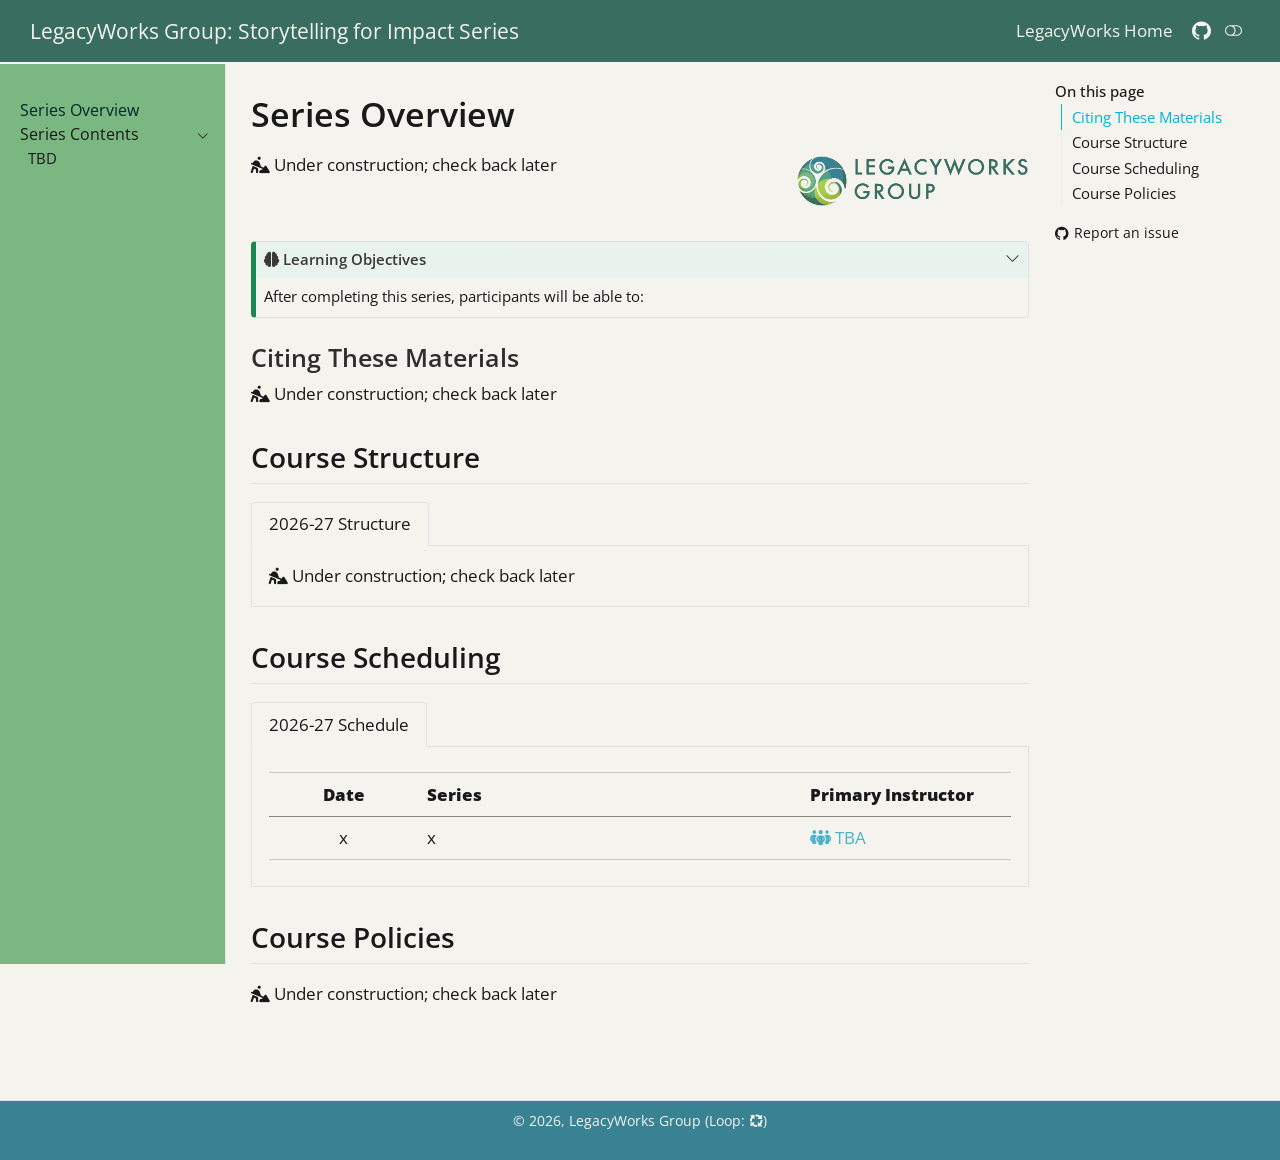
==== index.html @ d86b9840 "Built site for gh-pages" ====
<!DOCTYPE html>
<html xmlns="http://www.w3.org/1999/xhtml" lang="en" xml:lang="en"><head>

<meta charset="utf-8">
<meta name="generator" content="quarto-1.8.27">

<meta name="viewport" content="width=device-width, initial-scale=1.0, user-scalable=yes">


<title>Series Overview – LegacyWorks Group: Storytelling for Impact Series</title>
<style>
code{white-space: pre-wrap;}
span.smallcaps{font-variant: small-caps;}
div.columns{display: flex; gap: min(4vw, 1.5em);}
div.column{flex: auto; overflow-x: auto;}
div.hanging-indent{margin-left: 1.5em; text-indent: -1.5em;}
ul.task-list{list-style: none;}
ul.task-list li input[type="checkbox"] {
  width: 0.8em;
  margin: 0 0.8em 0.2em -1em; /* quarto-specific, see https://github.com/quarto-dev/quarto-cli/issues/4556 */ 
  vertical-align: middle;
}
</style>


<script src="site_libs/quarto-nav/quarto-nav.js"></script>
<script src="site_libs/quarto-nav/headroom.min.js"></script>
<script src="site_libs/clipboard/clipboard.min.js"></script>
<script src="site_libs/quarto-search/autocomplete.umd.js"></script>
<script src="site_libs/quarto-search/fuse.min.js"></script>
<script src="site_libs/quarto-search/quarto-search.js"></script>
<meta name="quarto:offset" content="./">
<link href="./content/images/logo_lwg-circle.png" rel="icon" type="image/png">
<script src="site_libs/quarto-html/quarto.js" type="module"></script>
<script src="site_libs/quarto-html/tabsets/tabsets.js" type="module"></script>
<script src="site_libs/quarto-html/axe/axe-check.js" type="module"></script>
<script src="site_libs/quarto-html/popper.min.js"></script>
<script src="site_libs/quarto-html/tippy.umd.min.js"></script>
<script src="site_libs/quarto-html/anchor.min.js"></script>
<link href="site_libs/quarto-html/tippy.css" rel="stylesheet">
<link href="site_libs/quarto-html/quarto-syntax-highlighting-ed96de9b727972fe78a7b5d16c58bf87.css" rel="stylesheet" class="quarto-color-scheme" id="quarto-text-highlighting-styles">
<link href="site_libs/quarto-html/quarto-syntax-highlighting-dark-4d9afe2b8d18ee9fa5d0d57b5ed4214d.css" rel="stylesheet" class="quarto-color-scheme quarto-color-alternate" id="quarto-text-highlighting-styles">
<link href="site_libs/quarto-html/quarto-syntax-highlighting-ed96de9b727972fe78a7b5d16c58bf87.css" rel="stylesheet" class="quarto-color-scheme-extra" id="quarto-text-highlighting-styles">
<script src="site_libs/bootstrap/bootstrap.min.js"></script>
<link href="site_libs/bootstrap/bootstrap-icons.css" rel="stylesheet">
<link href="site_libs/bootstrap/bootstrap-6eb5f22a277a501bca7edeb905fa9801.min.css" rel="stylesheet" append-hash="true" class="quarto-color-scheme" id="quarto-bootstrap" data-mode="light">
<link href="site_libs/bootstrap/bootstrap-dark-3c1926e326ece6e09d76903ce28e0daa.min.css" rel="stylesheet" append-hash="true" class="quarto-color-scheme quarto-color-alternate" id="quarto-bootstrap" data-mode="dark">
<link href="site_libs/bootstrap/bootstrap-6eb5f22a277a501bca7edeb905fa9801.min.css" rel="stylesheet" append-hash="true" class="quarto-color-scheme-extra" id="quarto-bootstrap" data-mode="light">
<link href="site_libs/quarto-contrib/fontawesome6-6.7.2/all.min.css" rel="stylesheet">
<link href="site_libs/quarto-contrib/fontawesome6-6.7.2/latex-fontsize.css" rel="stylesheet">
<script id="quarto-search-options" type="application/json">{
  "location": "navbar",
  "copy-button": false,
  "collapse-after": 3,
  "panel-placement": "end",
  "type": "overlay",
  "limit": 50,
  "keyboard-shortcut": [
    "f",
    "/",
    "s"
  ],
  "show-item-context": false,
  "language": {
    "search-no-results-text": "No results",
    "search-matching-documents-text": "matching documents",
    "search-copy-link-title": "Copy link to search",
    "search-hide-matches-text": "Hide additional matches",
    "search-more-match-text": "more match in this document",
    "search-more-matches-text": "more matches in this document",
    "search-clear-button-title": "Clear",
    "search-text-placeholder": "",
    "search-detached-cancel-button-title": "Cancel",
    "search-submit-button-title": "Submit",
    "search-label": "Search"
  }
}</script>


</head>

<body class="nav-sidebar docked nav-fixed quarto-light"><script id="quarto-html-before-body" type="application/javascript">
    const toggleBodyColorMode = (bsSheetEl) => {
      const mode = bsSheetEl.getAttribute("data-mode");
      const bodyEl = window.document.querySelector("body");
      if (mode === "dark") {
        bodyEl.classList.add("quarto-dark");
        bodyEl.classList.remove("quarto-light");
      } else {
        bodyEl.classList.add("quarto-light");
        bodyEl.classList.remove("quarto-dark");
      }
    }
    const toggleBodyColorPrimary = () => {
      const bsSheetEl = window.document.querySelector("link#quarto-bootstrap:not([rel=disabled-stylesheet])");
      if (bsSheetEl) {
        toggleBodyColorMode(bsSheetEl);
      }
    }
    const setColorSchemeToggle = (alternate) => {
      const toggles = window.document.querySelectorAll('.quarto-color-scheme-toggle');
      for (let i=0; i < toggles.length; i++) {
        const toggle = toggles[i];
        if (toggle) {
          if (alternate) {
            toggle.classList.add("alternate");
          } else {
            toggle.classList.remove("alternate");
          }
        }
      }
    };
    const toggleColorMode = (alternate) => {
      // Switch the stylesheets
      const primaryStylesheets = window.document.querySelectorAll('link.quarto-color-scheme:not(.quarto-color-alternate)');
      const alternateStylesheets = window.document.querySelectorAll('link.quarto-color-scheme.quarto-color-alternate');
      manageTransitions('#quarto-margin-sidebar .nav-link', false);
      if (alternate) {
        // note: dark is layered on light, we don't disable primary!
        enableStylesheet(alternateStylesheets);
        for (const sheetNode of alternateStylesheets) {
          if (sheetNode.id === "quarto-bootstrap") {
            toggleBodyColorMode(sheetNode);
          }
        }
      } else {
        disableStylesheet(alternateStylesheets);
        enableStylesheet(primaryStylesheets)
        toggleBodyColorPrimary();
      }
      manageTransitions('#quarto-margin-sidebar .nav-link', true);
      // Switch the toggles
      setColorSchemeToggle(alternate)
      // Hack to workaround the fact that safari doesn't
      // properly recolor the scrollbar when toggling (#1455)
      if (navigator.userAgent.indexOf('Safari') > 0 && navigator.userAgent.indexOf('Chrome') == -1) {
        manageTransitions("body", false);
        window.scrollTo(0, 1);
        setTimeout(() => {
          window.scrollTo(0, 0);
          manageTransitions("body", true);
        }, 40);
      }
    }
    const disableStylesheet = (stylesheets) => {
      for (let i=0; i < stylesheets.length; i++) {
        const stylesheet = stylesheets[i];
        stylesheet.rel = 'disabled-stylesheet';
      }
    }
    const enableStylesheet = (stylesheets) => {
      for (let i=0; i < stylesheets.length; i++) {
        const stylesheet = stylesheets[i];
        if(stylesheet.rel !== 'stylesheet') { // for Chrome, which will still FOUC without this check
          stylesheet.rel = 'stylesheet';
        }
      }
    }
    const manageTransitions = (selector, allowTransitions) => {
      const els = window.document.querySelectorAll(selector);
      for (let i=0; i < els.length; i++) {
        const el = els[i];
        if (allowTransitions) {
          el.classList.remove('notransition');
        } else {
          el.classList.add('notransition');
        }
      }
    }
    const isFileUrl = () => {
      return window.location.protocol === 'file:';
    }
    const hasAlternateSentinel = () => {
      let styleSentinel = getColorSchemeSentinel();
      if (styleSentinel !== null) {
        return styleSentinel === "alternate";
      } else {
        return false;
      }
    }
    const setStyleSentinel = (alternate) => {
      const value = alternate ? "alternate" : "default";
      if (!isFileUrl()) {
        window.localStorage.setItem("quarto-color-scheme", value);
      } else {
        localAlternateSentinel = value;
      }
    }
    const getColorSchemeSentinel = () => {
      if (!isFileUrl()) {
        const storageValue = window.localStorage.getItem("quarto-color-scheme");
        return storageValue != null ? storageValue : localAlternateSentinel;
      } else {
        return localAlternateSentinel;
      }
    }
    const toggleGiscusIfUsed = (isAlternate, darkModeDefault) => {
      const baseTheme = document.querySelector('#giscus-base-theme')?.value ?? 'light';
      const alternateTheme = document.querySelector('#giscus-alt-theme')?.value ?? 'dark';
      let newTheme = '';
      if(authorPrefersDark) {
        newTheme = isAlternate ? baseTheme : alternateTheme;
      } else {
        newTheme = isAlternate ? alternateTheme : baseTheme;
      }
      const changeGiscusTheme = () => {
        // From: https://github.com/giscus/giscus/issues/336
        const sendMessage = (message) => {
          const iframe = document.querySelector('iframe.giscus-frame');
          if (!iframe) return;
          iframe.contentWindow.postMessage({ giscus: message }, 'https://giscus.app');
        }
        sendMessage({
          setConfig: {
            theme: newTheme
          }
        });
      }
      const isGiscussLoaded = window.document.querySelector('iframe.giscus-frame') !== null;
      if (isGiscussLoaded) {
        changeGiscusTheme();
      }
    };
    const authorPrefersDark = false;
    const darkModeDefault = authorPrefersDark;
      document.querySelector('link#quarto-text-highlighting-styles.quarto-color-scheme-extra').rel = 'disabled-stylesheet';
      document.querySelector('link#quarto-bootstrap.quarto-color-scheme-extra').rel = 'disabled-stylesheet';
    let localAlternateSentinel = darkModeDefault ? 'alternate' : 'default';
    // Dark / light mode switch
    window.quartoToggleColorScheme = () => {
      // Read the current dark / light value
      let toAlternate = !hasAlternateSentinel();
      toggleColorMode(toAlternate);
      setStyleSentinel(toAlternate);
      toggleGiscusIfUsed(toAlternate, darkModeDefault);
      window.dispatchEvent(new Event('resize'));
    };
    // Switch to dark mode if need be
    if (hasAlternateSentinel()) {
      toggleColorMode(true);
    } else {
      toggleColorMode(false);
    }
  </script>

<div id="quarto-search-results"></div>
  <header id="quarto-header" class="headroom fixed-top">
    <nav class="navbar navbar-expand-lg " data-bs-theme="dark">
      <div class="navbar-container container-fluid">
      <div class="navbar-brand-container mx-auto">
    <a class="navbar-brand" href="./index.html">
    <span class="navbar-title">LegacyWorks Group: Storytelling for Impact Series</span>
    </a>
  </div>
            <div id="quarto-search" class="" title="Search"></div>
          <button class="navbar-toggler" type="button" data-bs-toggle="collapse" data-bs-target="#navbarCollapse" aria-controls="navbarCollapse" role="menu" aria-expanded="false" aria-label="Toggle navigation" onclick="if (window.quartoToggleHeadroom) { window.quartoToggleHeadroom(); }">
  <span class="navbar-toggler-icon"></span>
</button>
          <div class="collapse navbar-collapse" id="navbarCollapse">
            <ul class="navbar-nav navbar-nav-scroll ms-auto">
  <li class="nav-item">
    <a class="nav-link" href="https://legacyworksgroup.com/"> 
<span class="menu-text">LegacyWorks Home</span></a>
  </li>  
  <li class="nav-item compact">
    <a class="nav-link" href="https://github.com/LegacyWorksGroup/storytelling"> <i class="bi bi-github" role="img">
</i> 
<span class="menu-text"></span></a>
  </li>  
</ul>
          </div> <!-- /navcollapse -->
            <div class="quarto-navbar-tools">
  <a href="" class="quarto-color-scheme-toggle quarto-navigation-tool  px-1" onclick="window.quartoToggleColorScheme(); return false;" title="Toggle dark mode"><i class="bi"></i></a>
</div>
      </div> <!-- /container-fluid -->
    </nav>
  <nav class="quarto-secondary-nav">
    <div class="container-fluid d-flex">
      <button type="button" class="quarto-btn-toggle btn" data-bs-toggle="collapse" role="button" data-bs-target=".quarto-sidebar-collapse-item" aria-controls="quarto-sidebar" aria-expanded="false" aria-label="Toggle sidebar navigation" onclick="if (window.quartoToggleHeadroom) { window.quartoToggleHeadroom(); }">
        <i class="bi bi-layout-text-sidebar-reverse"></i>
      </button>
        <nav class="quarto-page-breadcrumbs" aria-label="breadcrumb"><ol class="breadcrumb"><li class="breadcrumb-item"><a href="./index.html">Series Overview</a></li></ol></nav>
        <a class="flex-grow-1" role="navigation" data-bs-toggle="collapse" data-bs-target=".quarto-sidebar-collapse-item" aria-controls="quarto-sidebar" aria-expanded="false" aria-label="Toggle sidebar navigation" onclick="if (window.quartoToggleHeadroom) { window.quartoToggleHeadroom(); }">      
        </a>
    </div>
  </nav>
</header>
<!-- content -->
<div id="quarto-content" class="quarto-container page-columns page-rows-contents page-layout-article page-navbar">
<!-- sidebar -->
  <nav id="quarto-sidebar" class="sidebar collapse collapse-horizontal quarto-sidebar-collapse-item sidebar-navigation docked overflow-auto">
    <div class="sidebar-menu-container"> 
    <ul class="list-unstyled mt-1">
        <li class="sidebar-item">
  <div class="sidebar-item-container"> 
  <a href="./index.html" class="sidebar-item-text sidebar-link active">
 <span class="menu-text">Series Overview</span></a>
  </div>
</li>
        <li class="sidebar-item sidebar-item-section">
      <div class="sidebar-item-container"> 
            <a class="sidebar-item-text sidebar-link text-start" data-bs-toggle="collapse" data-bs-target="#quarto-sidebar-section-1" role="navigation" aria-expanded="true">
 <span class="menu-text">Series Contents</span></a>
          <a class="sidebar-item-toggle text-start" data-bs-toggle="collapse" data-bs-target="#quarto-sidebar-section-1" role="navigation" aria-expanded="true" aria-label="Toggle section">
            <i class="bi bi-chevron-right ms-2"></i>
          </a> 
      </div>
      <ul id="quarto-sidebar-section-1" class="collapse list-unstyled sidebar-section depth1 show">  
          <li class="sidebar-item">
 <span class="menu-text">TBD</span>
  </li>
      </ul>
  </li>
    </ul>
    </div>
</nav>
<div id="quarto-sidebar-glass" class="quarto-sidebar-collapse-item" data-bs-toggle="collapse" data-bs-target=".quarto-sidebar-collapse-item"></div>
<!-- margin-sidebar -->
    <div id="quarto-margin-sidebar" class="sidebar margin-sidebar">
        <nav id="TOC" role="doc-toc" class="toc-active">
    <h2 id="toc-title">On this page</h2>
   
  <ul>
  <li><a href="#citing-these-materials" id="toc-citing-these-materials" class="nav-link active" data-scroll-target="#citing-these-materials">Citing These Materials</a></li>
  <li><a href="#course-structure" id="toc-course-structure" class="nav-link" data-scroll-target="#course-structure">Course Structure</a></li>
  <li><a href="#course-scheduling" id="toc-course-scheduling" class="nav-link" data-scroll-target="#course-scheduling">Course Scheduling</a></li>
  <li><a href="#course-policies" id="toc-course-policies" class="nav-link" data-scroll-target="#course-policies">Course Policies</a></li>
  </ul>
<div class="toc-actions"><ul><li><a href="https://github.com/LegacyWorksGroup/storytelling/issues/new" class="toc-action"><i class="bi bi-github"></i>Report an issue</a></li></ul></div></nav>
    </div>
<!-- main -->
<main class="content" id="quarto-document-content">


<header id="title-block-header" class="quarto-title-block default">
<div class="quarto-title">
<h1 class="title">Series Overview</h1>
</div>



<div class="quarto-title-meta">

    
  
    
  </div>
  


</header>


<p><img src="content/images/logo_lwg-long.png" alt="Logo for LegacyWorks Group" width="30%" align="right"></p>
<p><i class="fa-solid fa-person-digging" aria-label="person-digging"></i> Under construction; check back later</p>
<p><br></p>
<div class="callout callout-style-default callout-tip no-icon callout-titled">
<div class="callout-header d-flex align-content-center" data-bs-toggle="collapse" data-bs-target=".callout-1-contents" aria-controls="callout-1" aria-expanded="true" aria-label="Toggle callout">
<div class="callout-icon-container">
<i class="callout-icon no-icon"></i>
</div>
<div class="callout-title-container flex-fill">
<span class="screen-reader-only">Tip</span><i class="fa-solid fa-brain" aria-label="brain"></i> Learning Objectives
</div>
<div class="callout-btn-toggle d-inline-block border-0 py-1 ps-1 pe-0 float-end"><i class="callout-toggle"></i></div>
</div>
<div id="callout-1" class="callout-1-contents callout-collapse collapse show">
<div class="callout-body-container callout-body">
<p>After completing this series, participants will be able to:</p>
</div>
</div>
</div>
<section id="citing-these-materials" class="level3">
<h3 class="anchored" data-anchor-id="citing-these-materials">Citing These Materials</h3>
<p><i class="fa-solid fa-person-digging" aria-label="person-digging"></i> Under construction; check back later</p>
</section>
<section id="course-structure" class="level2">
<h2 class="anchored" data-anchor-id="course-structure">Course Structure</h2>
<div class="tabset-margin-container"></div><div class="panel-tabset">
<ul class="nav nav-tabs" role="tablist"><li class="nav-item" role="presentation"><a class="nav-link active" id="tabset-1-1-tab" data-bs-toggle="tab" data-bs-target="#tabset-1-1" role="tab" aria-controls="tabset-1-1" aria-selected="true" href="">2026-27 Structure</a></li></ul>
<div class="tab-content">
<div id="tabset-1-1" class="tab-pane active" role="tabpanel" aria-labelledby="tabset-1-1-tab">
<p><i class="fa-solid fa-person-digging" aria-label="person-digging"></i> Under construction; check back later</p>
</div>
</div>
</div>
</section>
<section id="course-scheduling" class="level2">
<h2 class="anchored" data-anchor-id="course-scheduling">Course Scheduling</h2>
<div class="tabset-margin-container"></div><div class="panel-tabset">
<ul class="nav nav-tabs" role="tablist"><li class="nav-item" role="presentation"><a class="nav-link active" id="tabset-2-1-tab" data-bs-toggle="tab" data-bs-target="#tabset-2-1" role="tab" aria-controls="tabset-2-1" aria-selected="true" href="">2026-27 Schedule</a></li></ul>
<div class="tab-content">
<div id="tabset-2-1" class="tab-pane active" role="tabpanel" aria-labelledby="tabset-2-1-tab">
<table class="caption-top table">
<colgroup>
<col style="width: 20%">
<col style="width: 51%">
<col style="width: 28%">
</colgroup>
<thead>
<tr class="header">
<th style="text-align: center;"><strong>Date</strong></th>
<th style="text-align: left;"><strong>Series</strong></th>
<th style="text-align: left;"><strong>Primary Instructor</strong></th>
</tr>
</thead>
<tbody>
<tr class="odd">
<td style="text-align: center;">x</td>
<td style="text-align: left;">x</td>
<td style="text-align: left;"><span style="color:#4AB2CB"><i class="fa-solid fa-people-group" aria-label="people-group"></i> TBA </span></td>
</tr>
</tbody>
</table>
</div>
</div>
</div>
</section>
<section id="course-policies" class="level2">
<h2 class="anchored" data-anchor-id="course-policies">Course Policies</h2>
<p><i class="fa-solid fa-person-digging" aria-label="person-digging"></i> Under construction; check back later</p>


</section>

</main> <!-- /main -->
<script id="quarto-html-after-body" type="application/javascript">
  window.document.addEventListener("DOMContentLoaded", function (event) {
    // Ensure there is a toggle, if there isn't float one in the top right
    if (window.document.querySelector('.quarto-color-scheme-toggle') === null) {
      const a = window.document.createElement('a');
      a.classList.add('top-right');
      a.classList.add('quarto-color-scheme-toggle');
      a.href = "";
      a.onclick = function() { try { window.quartoToggleColorScheme(); } catch {} return false; };
      const i = window.document.createElement("i");
      i.classList.add('bi');
      a.appendChild(i);
      window.document.body.appendChild(a);
    }
    setColorSchemeToggle(hasAlternateSentinel())
    const icon = "";
    const anchorJS = new window.AnchorJS();
    anchorJS.options = {
      placement: 'right',
      icon: icon
    };
    anchorJS.add('.anchored');
    const isCodeAnnotation = (el) => {
      for (const clz of el.classList) {
        if (clz.startsWith('code-annotation-')) {                     
          return true;
        }
      }
      return false;
    }
    const onCopySuccess = function(e) {
      // button target
      const button = e.trigger;
      // don't keep focus
      button.blur();
      // flash "checked"
      button.classList.add('code-copy-button-checked');
      var currentTitle = button.getAttribute("title");
      button.setAttribute("title", "Copied!");
      let tooltip;
      if (window.bootstrap) {
        button.setAttribute("data-bs-toggle", "tooltip");
        button.setAttribute("data-bs-placement", "left");
        button.setAttribute("data-bs-title", "Copied!");
        tooltip = new bootstrap.Tooltip(button, 
          { trigger: "manual", 
            customClass: "code-copy-button-tooltip",
            offset: [0, -8]});
        tooltip.show();    
      }
      setTimeout(function() {
        if (tooltip) {
          tooltip.hide();
          button.removeAttribute("data-bs-title");
          button.removeAttribute("data-bs-toggle");
          button.removeAttribute("data-bs-placement");
        }
        button.setAttribute("title", currentTitle);
        button.classList.remove('code-copy-button-checked');
      }, 1000);
      // clear code selection
      e.clearSelection();
    }
    const getTextToCopy = function(trigger) {
      const outerScaffold = trigger.parentElement.cloneNode(true);
      const codeEl = outerScaffold.querySelector('code');
      for (const childEl of codeEl.children) {
        if (isCodeAnnotation(childEl)) {
          childEl.remove();
        }
      }
      return codeEl.innerText;
    }
    const clipboard = new window.ClipboardJS('.code-copy-button:not([data-in-quarto-modal])', {
      text: getTextToCopy
    });
    clipboard.on('success', onCopySuccess);
    if (window.document.getElementById('quarto-embedded-source-code-modal')) {
      const clipboardModal = new window.ClipboardJS('.code-copy-button[data-in-quarto-modal]', {
        text: getTextToCopy,
        container: window.document.getElementById('quarto-embedded-source-code-modal')
      });
      clipboardModal.on('success', onCopySuccess);
    }
      var localhostRegex = new RegExp(/^(?:http|https):\/\/localhost\:?[0-9]*\//);
      var mailtoRegex = new RegExp(/^mailto:/);
        var filterRegex = new RegExp("https:\/\/LegacyWorksGroup\.github\.io\/storytelling\/");
      var isInternal = (href) => {
          return filterRegex.test(href) || localhostRegex.test(href) || mailtoRegex.test(href);
      }
      // Inspect non-navigation links and adorn them if external
     var links = window.document.querySelectorAll('a[href]:not(.nav-link):not(.navbar-brand):not(.toc-action):not(.sidebar-link):not(.sidebar-item-toggle):not(.pagination-link):not(.no-external):not([aria-hidden]):not(.dropdown-item):not(.quarto-navigation-tool):not(.about-link)');
      for (var i=0; i<links.length; i++) {
        const link = links[i];
        if (!isInternal(link.href)) {
          // undo the damage that might have been done by quarto-nav.js in the case of
          // links that we want to consider external
          if (link.dataset.originalHref !== undefined) {
            link.href = link.dataset.originalHref;
          }
            // target, if specified
            link.setAttribute("target", "_blank");
            if (link.getAttribute("rel") === null) {
              link.setAttribute("rel", "noopener");
            }
        }
      }
    function tippyHover(el, contentFn, onTriggerFn, onUntriggerFn) {
      const config = {
        allowHTML: true,
        maxWidth: 500,
        delay: 100,
        arrow: false,
        appendTo: function(el) {
            return el.parentElement;
        },
        interactive: true,
        interactiveBorder: 10,
        theme: 'quarto',
        placement: 'bottom-start',
      };
      if (contentFn) {
        config.content = contentFn;
      }
      if (onTriggerFn) {
        config.onTrigger = onTriggerFn;
      }
      if (onUntriggerFn) {
        config.onUntrigger = onUntriggerFn;
      }
      window.tippy(el, config); 
    }
    const noterefs = window.document.querySelectorAll('a[role="doc-noteref"]');
    for (var i=0; i<noterefs.length; i++) {
      const ref = noterefs[i];
      tippyHover(ref, function() {
        // use id or data attribute instead here
        let href = ref.getAttribute('data-footnote-href') || ref.getAttribute('href');
        try { href = new URL(href).hash; } catch {}
        const id = href.replace(/^#\/?/, "");
        const note = window.document.getElementById(id);
        if (note) {
          return note.innerHTML;
        } else {
          return "";
        }
      });
    }
    const xrefs = window.document.querySelectorAll('a.quarto-xref');
    const processXRef = (id, note) => {
      // Strip column container classes
      const stripColumnClz = (el) => {
        el.classList.remove("page-full", "page-columns");
        if (el.children) {
          for (const child of el.children) {
            stripColumnClz(child);
          }
        }
      }
      stripColumnClz(note)
      if (id === null || id.startsWith('sec-')) {
        // Special case sections, only their first couple elements
        const container = document.createElement("div");
        if (note.children && note.children.length > 2) {
          container.appendChild(note.children[0].cloneNode(true));
          for (let i = 1; i < note.children.length; i++) {
            const child = note.children[i];
            if (child.tagName === "P" && child.innerText === "") {
              continue;
            } else {
              container.appendChild(child.cloneNode(true));
              break;
            }
          }
          if (window.Quarto?.typesetMath) {
            window.Quarto.typesetMath(container);
          }
          return container.innerHTML
        } else {
          if (window.Quarto?.typesetMath) {
            window.Quarto.typesetMath(note);
          }
          return note.innerHTML;
        }
      } else {
        // Remove any anchor links if they are present
        const anchorLink = note.querySelector('a.anchorjs-link');
        if (anchorLink) {
          anchorLink.remove();
        }
        if (window.Quarto?.typesetMath) {
          window.Quarto.typesetMath(note);
        }
        if (note.classList.contains("callout")) {
          return note.outerHTML;
        } else {
          return note.innerHTML;
        }
      }
    }
    for (var i=0; i<xrefs.length; i++) {
      const xref = xrefs[i];
      tippyHover(xref, undefined, function(instance) {
        instance.disable();
        let url = xref.getAttribute('href');
        let hash = undefined; 
        if (url.startsWith('#')) {
          hash = url;
        } else {
          try { hash = new URL(url).hash; } catch {}
        }
        if (hash) {
          const id = hash.replace(/^#\/?/, "");
          const note = window.document.getElementById(id);
          if (note !== null) {
            try {
              const html = processXRef(id, note.cloneNode(true));
              instance.setContent(html);
            } finally {
              instance.enable();
              instance.show();
            }
          } else {
            // See if we can fetch this
            fetch(url.split('#')[0])
            .then(res => res.text())
            .then(html => {
              const parser = new DOMParser();
              const htmlDoc = parser.parseFromString(html, "text/html");
              const note = htmlDoc.getElementById(id);
              if (note !== null) {
                const html = processXRef(id, note);
                instance.setContent(html);
              } 
            }).finally(() => {
              instance.enable();
              instance.show();
            });
          }
        } else {
          // See if we can fetch a full url (with no hash to target)
          // This is a special case and we should probably do some content thinning / targeting
          fetch(url)
          .then(res => res.text())
          .then(html => {
            const parser = new DOMParser();
            const htmlDoc = parser.parseFromString(html, "text/html");
            const note = htmlDoc.querySelector('main.content');
            if (note !== null) {
              // This should only happen for chapter cross references
              // (since there is no id in the URL)
              // remove the first header
              if (note.children.length > 0 && note.children[0].tagName === "HEADER") {
                note.children[0].remove();
              }
              const html = processXRef(null, note);
              instance.setContent(html);
            } 
          }).finally(() => {
            instance.enable();
            instance.show();
          });
        }
      }, function(instance) {
      });
    }
        let selectedAnnoteEl;
        const selectorForAnnotation = ( cell, annotation) => {
          let cellAttr = 'data-code-cell="' + cell + '"';
          let lineAttr = 'data-code-annotation="' +  annotation + '"';
          const selector = 'span[' + cellAttr + '][' + lineAttr + ']';
          return selector;
        }
        const selectCodeLines = (annoteEl) => {
          const doc = window.document;
          const targetCell = annoteEl.getAttribute("data-target-cell");
          const targetAnnotation = annoteEl.getAttribute("data-target-annotation");
          const annoteSpan = window.document.querySelector(selectorForAnnotation(targetCell, targetAnnotation));
          const lines = annoteSpan.getAttribute("data-code-lines").split(",");
          const lineIds = lines.map((line) => {
            return targetCell + "-" + line;
          })
          let top = null;
          let height = null;
          let parent = null;
          if (lineIds.length > 0) {
              //compute the position of the single el (top and bottom and make a div)
              const el = window.document.getElementById(lineIds[0]);
              top = el.offsetTop;
              height = el.offsetHeight;
              parent = el.parentElement.parentElement;
            if (lineIds.length > 1) {
              const lastEl = window.document.getElementById(lineIds[lineIds.length - 1]);
              const bottom = lastEl.offsetTop + lastEl.offsetHeight;
              height = bottom - top;
            }
            if (top !== null && height !== null && parent !== null) {
              // cook up a div (if necessary) and position it 
              let div = window.document.getElementById("code-annotation-line-highlight");
              if (div === null) {
                div = window.document.createElement("div");
                div.setAttribute("id", "code-annotation-line-highlight");
                div.style.position = 'absolute';
                parent.appendChild(div);
              }
              div.style.top = top - 2 + "px";
              div.style.height = height + 4 + "px";
              div.style.left = 0;
              let gutterDiv = window.document.getElementById("code-annotation-line-highlight-gutter");
              if (gutterDiv === null) {
                gutterDiv = window.document.createElement("div");
                gutterDiv.setAttribute("id", "code-annotation-line-highlight-gutter");
                gutterDiv.style.position = 'absolute';
                const codeCell = window.document.getElementById(targetCell);
                const gutter = codeCell.querySelector('.code-annotation-gutter');
                gutter.appendChild(gutterDiv);
              }
              gutterDiv.style.top = top - 2 + "px";
              gutterDiv.style.height = height + 4 + "px";
            }
            selectedAnnoteEl = annoteEl;
          }
        };
        const unselectCodeLines = () => {
          const elementsIds = ["code-annotation-line-highlight", "code-annotation-line-highlight-gutter"];
          elementsIds.forEach((elId) => {
            const div = window.document.getElementById(elId);
            if (div) {
              div.remove();
            }
          });
          selectedAnnoteEl = undefined;
        };
          // Handle positioning of the toggle
      window.addEventListener(
        "resize",
        throttle(() => {
          elRect = undefined;
          if (selectedAnnoteEl) {
            selectCodeLines(selectedAnnoteEl);
          }
        }, 10)
      );
      function throttle(fn, ms) {
      let throttle = false;
      let timer;
        return (...args) => {
          if(!throttle) { // first call gets through
              fn.apply(this, args);
              throttle = true;
          } else { // all the others get throttled
              if(timer) clearTimeout(timer); // cancel #2
              timer = setTimeout(() => {
                fn.apply(this, args);
                timer = throttle = false;
              }, ms);
          }
        };
      }
        // Attach click handler to the DT
        const annoteDls = window.document.querySelectorAll('dt[data-target-cell]');
        for (const annoteDlNode of annoteDls) {
          annoteDlNode.addEventListener('click', (event) => {
            const clickedEl = event.target;
            if (clickedEl !== selectedAnnoteEl) {
              unselectCodeLines();
              const activeEl = window.document.querySelector('dt[data-target-cell].code-annotation-active');
              if (activeEl) {
                activeEl.classList.remove('code-annotation-active');
              }
              selectCodeLines(clickedEl);
              clickedEl.classList.add('code-annotation-active');
            } else {
              // Unselect the line
              unselectCodeLines();
              clickedEl.classList.remove('code-annotation-active');
            }
          });
        }
    const findCites = (el) => {
      const parentEl = el.parentElement;
      if (parentEl) {
        const cites = parentEl.dataset.cites;
        if (cites) {
          return {
            el,
            cites: cites.split(' ')
          };
        } else {
          return findCites(el.parentElement)
        }
      } else {
        return undefined;
      }
    };
    var bibliorefs = window.document.querySelectorAll('a[role="doc-biblioref"]');
    for (var i=0; i<bibliorefs.length; i++) {
      const ref = bibliorefs[i];
      const citeInfo = findCites(ref);
      if (citeInfo) {
        tippyHover(citeInfo.el, function() {
          var popup = window.document.createElement('div');
          citeInfo.cites.forEach(function(cite) {
            var citeDiv = window.document.createElement('div');
            citeDiv.classList.add('hanging-indent');
            citeDiv.classList.add('csl-entry');
            var biblioDiv = window.document.getElementById('ref-' + cite);
            if (biblioDiv) {
              citeDiv.innerHTML = biblioDiv.innerHTML;
            }
            popup.appendChild(citeDiv);
          });
          return popup.innerHTML;
        });
      }
    }
  });
  </script>
</div> <!-- /content -->
<footer class="footer">
  <div class="nav-footer">
    <div class="nav-footer-left">
      &nbsp;
    </div>   
    <div class="nav-footer-center">
<p>© 2026, LegacyWorks Group (Loop: <a href="https://sites.google.com/legacyworksgroup.com/legacy-loop/legacyloop"><i class="fa-solid fa-arrows-spin" aria-label="arrows-spin"></i></a>)</p>
<div class="toc-actions d-sm-block d-md-none"><ul><li><a href="https://github.com/LegacyWorksGroup/storytelling/issues/new" class="toc-action"><i class="bi bi-github"></i>Report an issue</a></li></ul></div></div>
    <div class="nav-footer-right">
      &nbsp;
    </div>
  </div>
</footer>




</body></html>
---- site_libs/quarto-html/tippy.css ----
.tippy-box[data-animation=fade][data-state=hidden]{opacity:0}[data-tippy-root]{max-width:calc(100vw - 10px)}.tippy-box{position:relative;background-color:#333;color:#fff;border-radius:4px;font-size:14px;line-height:1.4;white-space:normal;outline:0;transition-property:transform,visibility,opacity}.tippy-box[data-placement^=top]>.tippy-arrow{bottom:0}.tippy-box[data-placement^=top]>.tippy-arrow:before{bottom:-7px;left:0;border-width:8px 8px 0;border-top-color:initial;transform-origin:center top}.tippy-box[data-placement^=bottom]>.tippy-arrow{top:0}.tippy-box[data-placement^=bottom]>.tippy-arrow:before{top:-7px;left:0;border-width:0 8px 8px;border-bottom-color:initial;transform-origin:center bottom}.tippy-box[data-placement^=left]>.tippy-arrow{right:0}.tippy-box[data-placement^=left]>.tippy-arrow:before{border-width:8px 0 8px 8px;border-left-color:initial;right:-7px;transform-origin:center left}.tippy-box[data-placement^=right]>.tippy-arrow{left:0}.tippy-box[data-placement^=right]>.tippy-arrow:before{left:-7px;border-width:8px 8px 8px 0;border-right-color:initial;transform-origin:center right}.tippy-box[data-inertia][data-state=visible]{transition-timing-function:cubic-bezier(.54,1.5,.38,1.11)}.tippy-arrow{width:16px;height:16px;color:#333}.tippy-arrow:before{content:"";position:absolute;border-color:transparent;border-style:solid}.tippy-content{position:relative;padding:5px 9px;z-index:1}
---- site_libs/quarto-html/quarto-syntax-highlighting-ed96de9b727972fe78a7b5d16c58bf87.css ----
/* quarto syntax highlight colors */
:root {
  --quarto-hl-ot-color: #003B4F;
  --quarto-hl-at-color: #657422;
  --quarto-hl-ss-color: #20794D;
  --quarto-hl-an-color: #5E5E5E;
  --quarto-hl-fu-color: #4758AB;
  --quarto-hl-st-color: #20794D;
  --quarto-hl-cf-color: #003B4F;
  --quarto-hl-op-color: #5E5E5E;
  --quarto-hl-er-color: #AD0000;
  --quarto-hl-bn-color: #AD0000;
  --quarto-hl-al-color: #AD0000;
  --quarto-hl-va-color: #111111;
  --quarto-hl-bu-color: inherit;
  --quarto-hl-ex-color: inherit;
  --quarto-hl-pp-color: #AD0000;
  --quarto-hl-in-color: #5E5E5E;
  --quarto-hl-vs-color: #20794D;
  --quarto-hl-wa-color: #5E5E5E;
  --quarto-hl-do-color: #5E5E5E;
  --quarto-hl-im-color: #00769E;
  --quarto-hl-ch-color: #20794D;
  --quarto-hl-dt-color: #AD0000;
  --quarto-hl-fl-color: #AD0000;
  --quarto-hl-co-color: #5E5E5E;
  --quarto-hl-cv-color: #5E5E5E;
  --quarto-hl-cn-color: #8f5902;
  --quarto-hl-sc-color: #5E5E5E;
  --quarto-hl-dv-color: #AD0000;
  --quarto-hl-kw-color: #003B4F;
}

/* other quarto variables */
:root {
  --quarto-font-monospace: SFMono-Regular, Menlo, Monaco, Consolas, "Liberation Mono", "Courier New", monospace;
}

/* syntax highlight based on Pandoc's rules */
pre > code.sourceCode > span {
  color: #003B4F;
}

code.sourceCode > span {
  color: #003B4F;
}

div.sourceCode,
div.sourceCode pre.sourceCode {
  color: #003B4F;
}

/* Normal */
code span {
  color: #003B4F;
}

/* Alert */
code span.al {
  color: #AD0000;
  font-style: inherit;
}

/* Annotation */
code span.an {
  color: #5E5E5E;
  font-style: inherit;
}

/* Attribute */
code span.at {
  color: #657422;
  font-style: inherit;
}

/* BaseN */
code span.bn {
  color: #AD0000;
  font-style: inherit;
}

/* BuiltIn */
code span.bu {
  font-style: inherit;
}

/* ControlFlow */
code span.cf {
  color: #003B4F;
  font-weight: bold;
  font-style: inherit;
}

/* Char */
code span.ch {
  color: #20794D;
  font-style: inherit;
}

/* Constant */
code span.cn {
  color: #8f5902;
  font-style: inherit;
}

/* Comment */
code span.co {
  color: #5E5E5E;
  font-style: inherit;
}

/* CommentVar */
code span.cv {
  color: #5E5E5E;
  font-style: italic;
}

/* Documentation */
code span.do {
  color: #5E5E5E;
  font-style: italic;
}

/* DataType */
code span.dt {
  color: #AD0000;
  font-style: inherit;
}

/* DecVal */
code span.dv {
  color: #AD0000;
  font-style: inherit;
}

/* Error */
code span.er {
  color: #AD0000;
  font-style: inherit;
}

/* Extension */
code span.ex {
  font-style: inherit;
}

/* Float */
code span.fl {
  color: #AD0000;
  font-style: inherit;
}

/* Function */
code span.fu {
  color: #4758AB;
  font-style: inherit;
}

/* Import */
code span.im {
  color: #00769E;
  font-style: inherit;
}

/* Information */
code span.in {
  color: #5E5E5E;
  font-style: inherit;
}

/* Keyword */
code span.kw {
  color: #003B4F;
  font-weight: bold;
  font-style: inherit;
}

/* Operator */
code span.op {
  color: #5E5E5E;
  font-style: inherit;
}

/* Other */
code span.ot {
  color: #003B4F;
  font-style: inherit;
}

/* Preprocessor */
code span.pp {
  color: #AD0000;
  font-style: inherit;
}

/* SpecialChar */
code span.sc {
  color: #5E5E5E;
  font-style: inherit;
}

/* SpecialString */
code span.ss {
  color: #20794D;
  font-style: inherit;
}

/* String */
code span.st {
  color: #20794D;
  font-style: inherit;
}

/* Variable */
code span.va {
  color: #111111;
  font-style: inherit;
}

/* VerbatimString */
code span.vs {
  color: #20794D;
  font-style: inherit;
}

/* Warning */
code span.wa {
  color: #5E5E5E;
  font-style: italic;
}

.prevent-inlining {
  content: "</";
}

/*# sourceMappingURL=0920dd6d7437995b8cdf7429764427b1.css.map */
---- site_libs/quarto-html/quarto-syntax-highlighting-dark-4d9afe2b8d18ee9fa5d0d57b5ed4214d.css ----
/* quarto syntax highlight colors */
:root {
  --quarto-hl-al-color: #f07178;
  --quarto-hl-an-color: #d4d0ab;
  --quarto-hl-at-color: #00e0e0;
  --quarto-hl-bn-color: #d4d0ab;
  --quarto-hl-bu-color: #abe338;
  --quarto-hl-ch-color: #abe338;
  --quarto-hl-co-color: #f8f8f2;
  --quarto-hl-cv-color: #ffd700;
  --quarto-hl-cn-color: #ffd700;
  --quarto-hl-cf-color: #ffa07a;
  --quarto-hl-dt-color: #ffa07a;
  --quarto-hl-dv-color: #d4d0ab;
  --quarto-hl-do-color: #f8f8f2;
  --quarto-hl-er-color: #f07178;
  --quarto-hl-ex-color: #00e0e0;
  --quarto-hl-fl-color: #d4d0ab;
  --quarto-hl-fu-color: #ffa07a;
  --quarto-hl-im-color: #abe338;
  --quarto-hl-in-color: #d4d0ab;
  --quarto-hl-kw-color: #ffa07a;
  --quarto-hl-op-color: #ffa07a;
  --quarto-hl-ot-color: #00e0e0;
  --quarto-hl-pp-color: #dcc6e0;
  --quarto-hl-re-color: #00e0e0;
  --quarto-hl-sc-color: #abe338;
  --quarto-hl-ss-color: #abe338;
  --quarto-hl-st-color: #abe338;
  --quarto-hl-va-color: #00e0e0;
  --quarto-hl-vs-color: #abe338;
  --quarto-hl-wa-color: #dcc6e0;
}

/* other quarto variables */
:root {
  --quarto-font-monospace: SFMono-Regular, Menlo, Monaco, Consolas, "Liberation Mono", "Courier New", monospace;
}

/* syntax highlight based on Pandoc's rules */
pre > code.sourceCode > span {
  color: #f8f8f2;
}

code.sourceCode > span {
  color: #f8f8f2;
}

div.sourceCode,
div.sourceCode pre.sourceCode {
  color: #f8f8f2;
}

/* Normal */
code span {
  color: #f8f8f2;
}

/* Alert */
code span.al {
  color: #f07178;
}

/* Annotation */
code span.an {
  color: #d4d0ab;
}

/* Attribute */
code span.at {
  color: #00e0e0;
}

/* BaseN */
code span.bn {
  color: #d4d0ab;
}

/* BuiltIn */
code span.bu {
  color: #abe338;
}

/* ControlFlow */
code span.cf {
  font-weight: bold;
  color: #ffa07a;
}

/* Char */
code span.ch {
  color: #abe338;
}

/* Constant */
code span.cn {
  color: #ffd700;
}

/* Comment */
code span.co {
  font-style: italic;
  color: #f8f8f2;
}

/* CommentVar */
code span.cv {
  color: #ffd700;
}

/* Documentation */
code span.do {
  color: #f8f8f2;
}

/* DataType */
code span.dt {
  color: #ffa07a;
}

/* DecVal */
code span.dv {
  color: #d4d0ab;
}

/* Error */
code span.er {
  color: #f07178;
  text-decoration: underline;
}

/* Extension */
code span.ex {
  font-weight: bold;
  color: #00e0e0;
}

/* Float */
code span.fl {
  color: #d4d0ab;
}

/* Function */
code span.fu {
  color: #ffa07a;
}

/* Import */
code span.im {
  color: #abe338;
}

/* Information */
code span.in {
  color: #d4d0ab;
}

/* Keyword */
code span.kw {
  font-weight: bold;
  color: #ffa07a;
}

/* Operator */
code span.op {
  color: #ffa07a;
}

/* Other */
code span.ot {
  color: #00e0e0;
}

/* Preprocessor */
code span.pp {
  color: #dcc6e0;
}

/* RegionMarker */
code span.re {
  background-color: #f8f8f2;
  color: #00e0e0;
}

/* SpecialChar */
code span.sc {
  color: #abe338;
}

/* SpecialString */
code span.ss {
  color: #abe338;
}

/* String */
code span.st {
  color: #abe338;
}

/* Variable */
code span.va {
  color: #00e0e0;
}

/* VerbatimString */
code span.vs {
  color: #abe338;
}

/* Warning */
code span.wa {
  color: #dcc6e0;
}

.prevent-inlining {
  content: "</";
}

/*# sourceMappingURL=86edf53ecdff796acf02dbceed379426.css.map */
---- site_libs/quarto-html/quarto-syntax-highlighting-ed96de9b727972fe78a7b5d16c58bf87.css ----
/* quarto syntax highlight colors */
:root {
  --quarto-hl-ot-color: #003B4F;
  --quarto-hl-at-color: #657422;
  --quarto-hl-ss-color: #20794D;
  --quarto-hl-an-color: #5E5E5E;
  --quarto-hl-fu-color: #4758AB;
  --quarto-hl-st-color: #20794D;
  --quarto-hl-cf-color: #003B4F;
  --quarto-hl-op-color: #5E5E5E;
  --quarto-hl-er-color: #AD0000;
  --quarto-hl-bn-color: #AD0000;
  --quarto-hl-al-color: #AD0000;
  --quarto-hl-va-color: #111111;
  --quarto-hl-bu-color: inherit;
  --quarto-hl-ex-color: inherit;
  --quarto-hl-pp-color: #AD0000;
  --quarto-hl-in-color: #5E5E5E;
  --quarto-hl-vs-color: #20794D;
  --quarto-hl-wa-color: #5E5E5E;
  --quarto-hl-do-color: #5E5E5E;
  --quarto-hl-im-color: #00769E;
  --quarto-hl-ch-color: #20794D;
  --quarto-hl-dt-color: #AD0000;
  --quarto-hl-fl-color: #AD0000;
  --quarto-hl-co-color: #5E5E5E;
  --quarto-hl-cv-color: #5E5E5E;
  --quarto-hl-cn-color: #8f5902;
  --quarto-hl-sc-color: #5E5E5E;
  --quarto-hl-dv-color: #AD0000;
  --quarto-hl-kw-color: #003B4F;
}

/* other quarto variables */
:root {
  --quarto-font-monospace: SFMono-Regular, Menlo, Monaco, Consolas, "Liberation Mono", "Courier New", monospace;
}

/* syntax highlight based on Pandoc's rules */
pre > code.sourceCode > span {
  color: #003B4F;
}

code.sourceCode > span {
  color: #003B4F;
}

div.sourceCode,
div.sourceCode pre.sourceCode {
  color: #003B4F;
}

/* Normal */
code span {
  color: #003B4F;
}

/* Alert */
code span.al {
  color: #AD0000;
  font-style: inherit;
}

/* Annotation */
code span.an {
  color: #5E5E5E;
  font-style: inherit;
}

/* Attribute */
code span.at {
  color: #657422;
  font-style: inherit;
}

/* BaseN */
code span.bn {
  color: #AD0000;
  font-style: inherit;
}

/* BuiltIn */
code span.bu {
  font-style: inherit;
}

/* ControlFlow */
code span.cf {
  color: #003B4F;
  font-weight: bold;
  font-style: inherit;
}

/* Char */
code span.ch {
  color: #20794D;
  font-style: inherit;
}

/* Constant */
code span.cn {
  color: #8f5902;
  font-style: inherit;
}

/* Comment */
code span.co {
  color: #5E5E5E;
  font-style: inherit;
}

/* CommentVar */
code span.cv {
  color: #5E5E5E;
  font-style: italic;
}

/* Documentation */
code span.do {
  color: #5E5E5E;
  font-style: italic;
}

/* DataType */
code span.dt {
  color: #AD0000;
  font-style: inherit;
}

/* DecVal */
code span.dv {
  color: #AD0000;
  font-style: inherit;
}

/* Error */
code span.er {
  color: #AD0000;
  font-style: inherit;
}

/* Extension */
code span.ex {
  font-style: inherit;
}

/* Float */
code span.fl {
  color: #AD0000;
  font-style: inherit;
}

/* Function */
code span.fu {
  color: #4758AB;
  font-style: inherit;
}

/* Import */
code span.im {
  color: #00769E;
  font-style: inherit;
}

/* Information */
code span.in {
  color: #5E5E5E;
  font-style: inherit;
}

/* Keyword */
code span.kw {
  color: #003B4F;
  font-weight: bold;
  font-style: inherit;
}

/* Operator */
code span.op {
  color: #5E5E5E;
  font-style: inherit;
}

/* Other */
code span.ot {
  color: #003B4F;
  font-style: inherit;
}

/* Preprocessor */
code span.pp {
  color: #AD0000;
  font-style: inherit;
}

/* SpecialChar */
code span.sc {
  color: #5E5E5E;
  font-style: inherit;
}

/* SpecialString */
code span.ss {
  color: #20794D;
  font-style: inherit;
}

/* String */
code span.st {
  color: #20794D;
  font-style: inherit;
}

/* Variable */
code span.va {
  color: #111111;
  font-style: inherit;
}

/* VerbatimString */
code span.vs {
  color: #20794D;
  font-style: inherit;
}

/* Warning */
code span.wa {
  color: #5E5E5E;
  font-style: italic;
}

.prevent-inlining {
  content: "</";
}

/*# sourceMappingURL=0920dd6d7437995b8cdf7429764427b1.css.map */
---- site_libs/quarto-contrib/fontawesome6-6.7.2/latex-fontsize.css ----
.fa-tiny {
  font-size: 0.5em;
}
.fa-scriptsize {
  font-size: 0.7em;
}
.fa-footnotesize {
  font-size: 0.8em;
}
.fa-small {
  font-size: 0.9em;
}
.fa-normalsize {
  font-size: 1em;
}
.fa-large {
  font-size: 1.2em;
}
.fa-Large {
  font-size: 1.5em;
}
.fa-LARGE {
  font-size: 1.75em;
}
.fa-huge {
  font-size: 2em;
}
.fa-Huge {
  font-size: 2.5em;
}
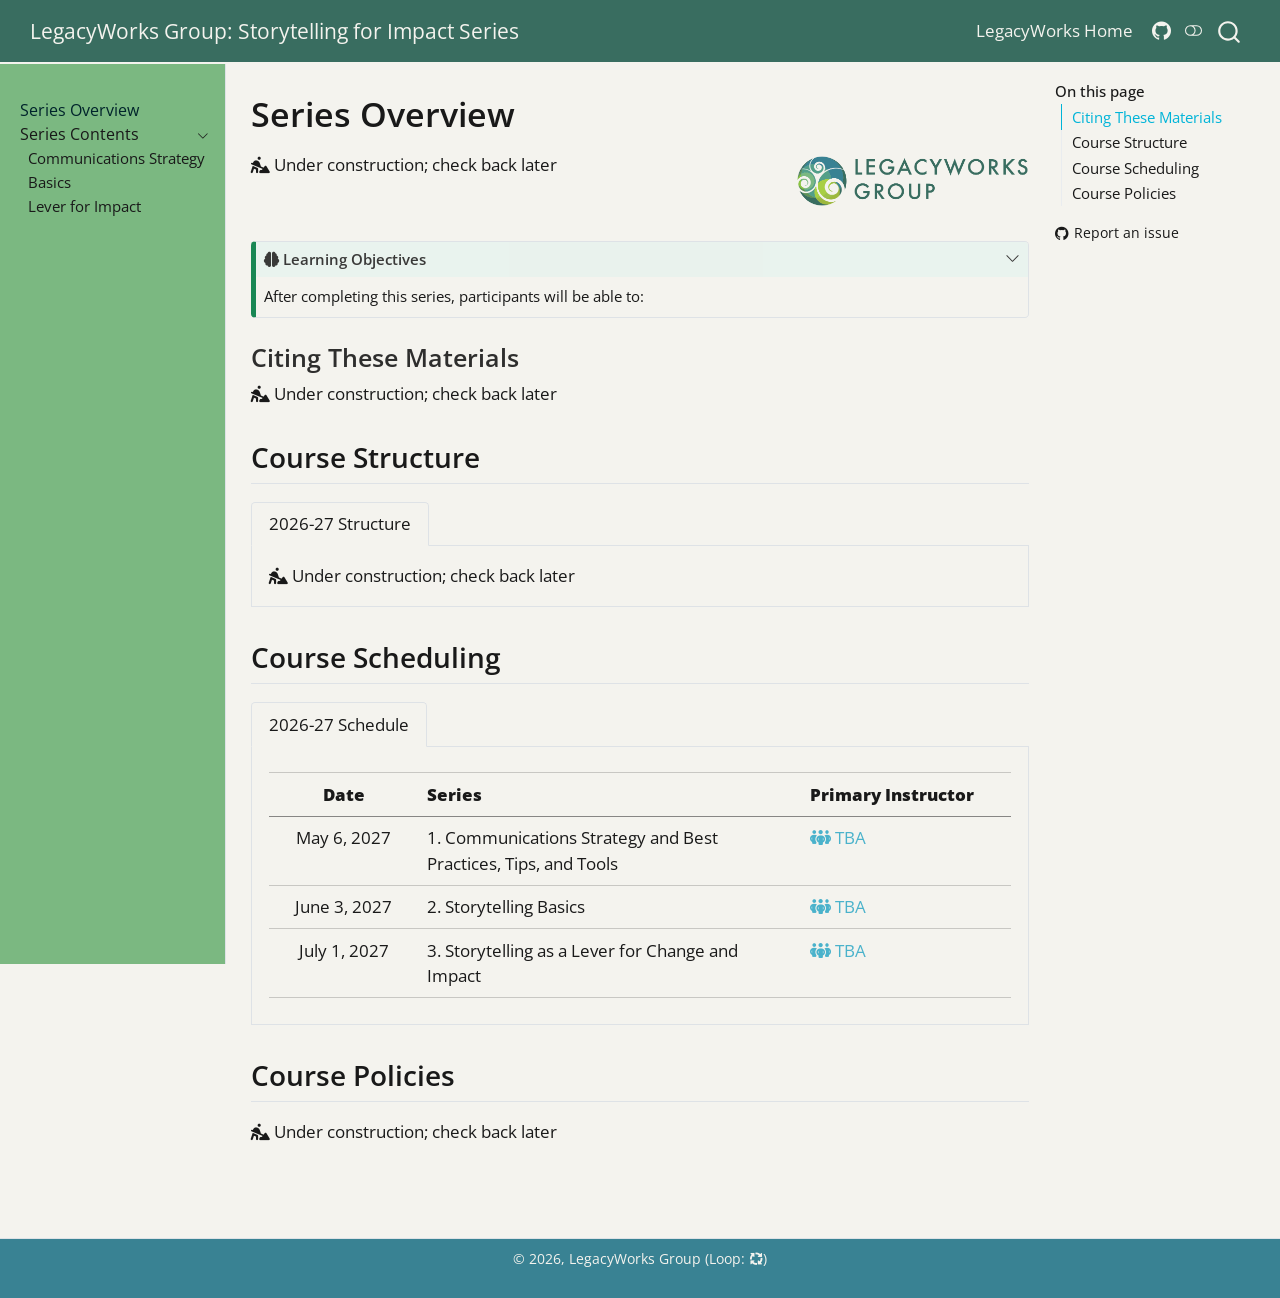
==== commit 237ad6f1: "Built site for gh-pages" ====
--- a/index.html
+++ b/index.html
@@ -2,13 +2,16 @@
 <html xmlns="http://www.w3.org/1999/xhtml" lang="en" xml:lang="en"><head>
 
 <meta charset="utf-8">
-<meta name="generator" content="quarto-1.8.27">
+<meta name="generator" content="quarto-1.9.37">
 
 <meta name="viewport" content="width=device-width, initial-scale=1.0, user-scalable=yes">
 
 
 <title>Series Overview – LegacyWorks Group: Storytelling for Impact Series</title>
 <style>
+/* Default styles provided by pandoc.
+** See https://pandoc.org/MANUAL.html#variables-for-html for config info.
+*/
 code{white-space: pre-wrap;}
 span.smallcaps{font-variant: small-caps;}
 div.columns{display: flex; gap: min(4vw, 1.5em);}
@@ -33,19 +36,18 @@
 <link href="./content/images/logo_lwg-circle.png" rel="icon" type="image/png">
 <script src="site_libs/quarto-html/quarto.js" type="module"></script>
 <script src="site_libs/quarto-html/tabsets/tabsets.js" type="module"></script>
-<script src="site_libs/quarto-html/axe/axe-check.js" type="module"></script>
 <script src="site_libs/quarto-html/popper.min.js"></script>
 <script src="site_libs/quarto-html/tippy.umd.min.js"></script>
 <script src="site_libs/quarto-html/anchor.min.js"></script>
 <link href="site_libs/quarto-html/tippy.css" rel="stylesheet">
-<link href="site_libs/quarto-html/quarto-syntax-highlighting-ed96de9b727972fe78a7b5d16c58bf87.css" rel="stylesheet" class="quarto-color-scheme" id="quarto-text-highlighting-styles">
-<link href="site_libs/quarto-html/quarto-syntax-highlighting-dark-4d9afe2b8d18ee9fa5d0d57b5ed4214d.css" rel="stylesheet" class="quarto-color-scheme quarto-color-alternate" id="quarto-text-highlighting-styles">
-<link href="site_libs/quarto-html/quarto-syntax-highlighting-ed96de9b727972fe78a7b5d16c58bf87.css" rel="stylesheet" class="quarto-color-scheme-extra" id="quarto-text-highlighting-styles">
+<link href="site_libs/quarto-html/quarto-syntax-highlighting-7f8f88aac4f3542376d5c11b86a4c14d.css" rel="stylesheet" class="quarto-color-scheme" id="quarto-text-highlighting-styles">
+<link href="site_libs/quarto-html/quarto-syntax-highlighting-dark-d0ae9245876894da5ac7e18953ecc5cc.css" rel="stylesheet" class="quarto-color-scheme quarto-color-alternate" id="quarto-text-highlighting-styles">
+<link href="site_libs/quarto-html/quarto-syntax-highlighting-7f8f88aac4f3542376d5c11b86a4c14d.css" rel="stylesheet" class="quarto-color-scheme-extra" id="quarto-text-highlighting-styles">
 <script src="site_libs/bootstrap/bootstrap.min.js"></script>
 <link href="site_libs/bootstrap/bootstrap-icons.css" rel="stylesheet">
-<link href="site_libs/bootstrap/bootstrap-6eb5f22a277a501bca7edeb905fa9801.min.css" rel="stylesheet" append-hash="true" class="quarto-color-scheme" id="quarto-bootstrap" data-mode="light">
-<link href="site_libs/bootstrap/bootstrap-dark-3c1926e326ece6e09d76903ce28e0daa.min.css" rel="stylesheet" append-hash="true" class="quarto-color-scheme quarto-color-alternate" id="quarto-bootstrap" data-mode="dark">
-<link href="site_libs/bootstrap/bootstrap-6eb5f22a277a501bca7edeb905fa9801.min.css" rel="stylesheet" append-hash="true" class="quarto-color-scheme-extra" id="quarto-bootstrap" data-mode="light">
+<link href="site_libs/bootstrap/bootstrap-aa75b5fff053264d247d5de3bef123bc.min.css" rel="stylesheet" append-hash="true" class="quarto-color-scheme" id="quarto-bootstrap" data-mode="light">
+<link href="site_libs/bootstrap/bootstrap-dark-6b3c6a18ff8f90f090195053cba9c04e.min.css" rel="stylesheet" append-hash="true" class="quarto-color-scheme quarto-color-alternate" id="quarto-bootstrap" data-mode="dark">
+<link href="site_libs/bootstrap/bootstrap-aa75b5fff053264d247d5de3bef123bc.min.css" rel="stylesheet" append-hash="true" class="quarto-color-scheme-extra" id="quarto-bootstrap" data-mode="light">
 <link href="site_libs/quarto-contrib/fontawesome6-6.7.2/all.min.css" rel="stylesheet">
 <link href="site_libs/quarto-contrib/fontawesome6-6.7.2/latex-fontsize.css" rel="stylesheet">
 <script id="quarto-search-options" type="application/json">{
@@ -307,8 +309,23 @@
       </div>
       <ul id="quarto-sidebar-section-1" class="collapse list-unstyled sidebar-section depth1 show">  
           <li class="sidebar-item">
- <span class="menu-text">TBD</span>
-  </li>
+  <div class="sidebar-item-container"> 
+  <a href="./content/strategy.html" class="sidebar-item-text sidebar-link">
+ <span class="menu-text">Communications Strategy</span></a>
+  </div>
+</li>
+          <li class="sidebar-item">
+  <div class="sidebar-item-container"> 
+  <a href="./content/basics.html" class="sidebar-item-text sidebar-link">
+ <span class="menu-text">Basics</span></a>
+  </div>
+</li>
+          <li class="sidebar-item">
+  <div class="sidebar-item-container"> 
+  <a href="./content/impact.html" class="sidebar-item-text sidebar-link">
+ <span class="menu-text">Lever for Impact</span></a>
+  </div>
+</li>
       </ul>
   </li>
     </ul>
@@ -406,8 +423,18 @@
 </thead>
 <tbody>
 <tr class="odd">
-<td style="text-align: center;">x</td>
-<td style="text-align: left;">x</td>
+<td style="text-align: center;">May 6, 2027</td>
+<td style="text-align: left;">1. Communications Strategy and Best Practices, Tips, and Tools</td>
+<td style="text-align: left;"><span style="color:#4AB2CB"><i class="fa-solid fa-people-group" aria-label="people-group"></i> TBA </span></td>
+</tr>
+<tr class="even">
+<td style="text-align: center;">June 3, 2027</td>
+<td style="text-align: left;">2. Storytelling Basics</td>
+<td style="text-align: left;"><span style="color:#4AB2CB"><i class="fa-solid fa-people-group" aria-label="people-group"></i> TBA </span></td>
+</tr>
+<tr class="odd">
+<td style="text-align: center;">July 1, 2027</td>
+<td style="text-align: left;">3. Storytelling as a Lever for Change and Impact</td>
 <td style="text-align: left;"><span style="color:#4AB2CB"><i class="fa-solid fa-people-group" aria-label="people-group"></i> TBA </span></td>
 </tr>
 </tbody>
--- a/site_libs/quarto-html/quarto-syntax-highlighting-7f8f88aac4f3542376d5c11b86a4c14d.css
+++ b/site_libs/quarto-html/quarto-syntax-highlighting-7f8f88aac4f3542376d5c11b86a4c14d.css
@@ -0,0 +1,236 @@
+/* quarto syntax highlight colors */
+:root {
+  --quarto-hl-ot-color: #003B4F;
+  --quarto-hl-at-color: #657422;
+  --quarto-hl-ss-color: #20794D;
+  --quarto-hl-an-color: #5E5E5E;
+  --quarto-hl-fu-color: #4758AB;
+  --quarto-hl-st-color: #20794D;
+  --quarto-hl-cf-color: #003B4F;
+  --quarto-hl-op-color: #5E5E5E;
+  --quarto-hl-er-color: #AD0000;
+  --quarto-hl-bn-color: #AD0000;
+  --quarto-hl-al-color: #AD0000;
+  --quarto-hl-va-color: #111111;
+  --quarto-hl-bu-color: inherit;
+  --quarto-hl-ex-color: inherit;
+  --quarto-hl-pp-color: #AD0000;
+  --quarto-hl-in-color: #5E5E5E;
+  --quarto-hl-vs-color: #20794D;
+  --quarto-hl-wa-color: #5E5E5E;
+  --quarto-hl-do-color: #5E5E5E;
+  --quarto-hl-im-color: #00769E;
+  --quarto-hl-ch-color: #20794D;
+  --quarto-hl-dt-color: #AD0000;
+  --quarto-hl-fl-color: #AD0000;
+  --quarto-hl-co-color: #5E5E5E;
+  --quarto-hl-cv-color: #5E5E5E;
+  --quarto-hl-cn-color: #8f5902;
+  --quarto-hl-sc-color: #5E5E5E;
+  --quarto-hl-dv-color: #AD0000;
+  --quarto-hl-kw-color: #003B4F;
+}
+
+/* other quarto variables */
+:root {
+  --quarto-font-monospace: SFMono-Regular, Menlo, Monaco, Consolas, "Liberation Mono", "Courier New", monospace;
+}
+
+/* syntax highlight based on Pandoc's rules */
+pre > code.sourceCode > span {
+  color: #003B4F;
+}
+
+code.sourceCode > span {
+  color: #003B4F;
+}
+
+div.sourceCode,
+div.sourceCode pre.sourceCode {
+  color: #003B4F;
+}
+
+/* Normal */
+code span {
+  color: #003B4F;
+}
+
+/* Alert */
+code span.al {
+  color: #AD0000;
+  font-style: inherit;
+}
+
+/* Annotation */
+code span.an {
+  color: #5E5E5E;
+  font-style: inherit;
+}
+
+/* Attribute */
+code span.at {
+  color: #657422;
+  font-style: inherit;
+}
+
+/* BaseN */
+code span.bn {
+  color: #AD0000;
+  font-style: inherit;
+}
+
+/* BuiltIn */
+code span.bu {
+  font-style: inherit;
+}
+
+/* ControlFlow */
+code span.cf {
+  color: #003B4F;
+  font-weight: bold;
+  font-style: inherit;
+}
+
+/* Char */
+code span.ch {
+  color: #20794D;
+  font-style: inherit;
+}
+
+/* Constant */
+code span.cn {
+  color: #8f5902;
+  font-style: inherit;
+}
+
+/* Comment */
+code span.co {
+  color: #5E5E5E;
+  font-style: inherit;
+}
+
+/* CommentVar */
+code span.cv {
+  color: #5E5E5E;
+  font-style: italic;
+}
+
+/* Documentation */
+code span.do {
+  color: #5E5E5E;
+  font-style: italic;
+}
+
+/* DataType */
+code span.dt {
+  color: #AD0000;
+  font-style: inherit;
+}
+
+/* DecVal */
+code span.dv {
+  color: #AD0000;
+  font-style: inherit;
+}
+
+/* Error */
+code span.er {
+  color: #AD0000;
+  font-style: inherit;
+}
+
+/* Extension */
+code span.ex {
+  font-style: inherit;
+}
+
+/* Float */
+code span.fl {
+  color: #AD0000;
+  font-style: inherit;
+}
+
+/* Function */
+code span.fu {
+  color: #4758AB;
+  font-style: inherit;
+}
+
+/* Import */
+code span.im {
+  color: #00769E;
+  font-style: inherit;
+}
+
+/* Information */
+code span.in {
+  color: #5E5E5E;
+  font-style: inherit;
+}
+
+/* Keyword */
+code span.kw {
+  color: #003B4F;
+  font-weight: bold;
+  font-style: inherit;
+}
+
+/* Operator */
+code span.op {
+  color: #5E5E5E;
+  font-style: inherit;
+}
+
+/* Other */
+code span.ot {
+  color: #003B4F;
+  font-style: inherit;
+}
+
+/* Preprocessor */
+code span.pp {
+  color: #AD0000;
+  font-style: inherit;
+}
+
+/* SpecialChar */
+code span.sc {
+  color: #5E5E5E;
+  font-style: inherit;
+}
+
+/* SpecialString */
+code span.ss {
+  color: #20794D;
+  font-style: inherit;
+}
+
+/* String */
+code span.st {
+  color: #20794D;
+  font-style: inherit;
+}
+
+/* Variable */
+code span.va {
+  color: #111111;
+  font-style: inherit;
+}
+
+/* VerbatimString */
+code span.vs {
+  color: #20794D;
+  font-style: inherit;
+}
+
+/* Warning */
+code span.wa {
+  color: #5E5E5E;
+  font-style: italic;
+}
+
+.prevent-inlining {
+  content: "</";
+}
+
+/*# sourceMappingURL=789ad8cd35626ba772517505b42a116e.css.map */
--- a/site_libs/quarto-html/quarto-syntax-highlighting-dark-d0ae9245876894da5ac7e18953ecc5cc.css
+++ b/site_libs/quarto-html/quarto-syntax-highlighting-dark-d0ae9245876894da5ac7e18953ecc5cc.css
@@ -0,0 +1,219 @@
+/* quarto syntax highlight colors */
+:root {
+  --quarto-hl-al-color: #f07178;
+  --quarto-hl-an-color: #d4d0ab;
+  --quarto-hl-at-color: #00e0e0;
+  --quarto-hl-bn-color: #d4d0ab;
+  --quarto-hl-bu-color: #abe338;
+  --quarto-hl-ch-color: #abe338;
+  --quarto-hl-co-color: #f8f8f2;
+  --quarto-hl-cv-color: #ffd700;
+  --quarto-hl-cn-color: #ffd700;
+  --quarto-hl-cf-color: #ffa07a;
+  --quarto-hl-dt-color: #ffa07a;
+  --quarto-hl-dv-color: #d4d0ab;
+  --quarto-hl-do-color: #f8f8f2;
+  --quarto-hl-er-color: #f07178;
+  --quarto-hl-ex-color: #00e0e0;
+  --quarto-hl-fl-color: #d4d0ab;
+  --quarto-hl-fu-color: #ffa07a;
+  --quarto-hl-im-color: #abe338;
+  --quarto-hl-in-color: #d4d0ab;
+  --quarto-hl-kw-color: #ffa07a;
+  --quarto-hl-op-color: #ffa07a;
+  --quarto-hl-ot-color: #00e0e0;
+  --quarto-hl-pp-color: #dcc6e0;
+  --quarto-hl-re-color: #00e0e0;
+  --quarto-hl-sc-color: #abe338;
+  --quarto-hl-ss-color: #abe338;
+  --quarto-hl-st-color: #abe338;
+  --quarto-hl-va-color: #00e0e0;
+  --quarto-hl-vs-color: #abe338;
+  --quarto-hl-wa-color: #dcc6e0;
+}
+
+/* other quarto variables */
+:root {
+  --quarto-font-monospace: SFMono-Regular, Menlo, Monaco, Consolas, "Liberation Mono", "Courier New", monospace;
+}
+
+/* syntax highlight based on Pandoc's rules */
+pre > code.sourceCode > span {
+  color: #f8f8f2;
+}
+
+code.sourceCode > span {
+  color: #f8f8f2;
+}
+
+div.sourceCode,
+div.sourceCode pre.sourceCode {
+  color: #f8f8f2;
+}
+
+/* Normal */
+code span {
+  color: #f8f8f2;
+}
+
+/* Alert */
+code span.al {
+  color: #f07178;
+}
+
+/* Annotation */
+code span.an {
+  color: #d4d0ab;
+}
+
+/* Attribute */
+code span.at {
+  color: #00e0e0;
+}
+
+/* BaseN */
+code span.bn {
+  color: #d4d0ab;
+}
+
+/* BuiltIn */
+code span.bu {
+  color: #abe338;
+}
+
+/* ControlFlow */
+code span.cf {
+  font-weight: bold;
+  color: #ffa07a;
+}
+
+/* Char */
+code span.ch {
+  color: #abe338;
+}
+
+/* Constant */
+code span.cn {
+  color: #ffd700;
+}
+
+/* Comment */
+code span.co {
+  font-style: italic;
+  color: #f8f8f2;
+}
+
+/* CommentVar */
+code span.cv {
+  color: #ffd700;
+}
+
+/* Documentation */
+code span.do {
+  color: #f8f8f2;
+}
+
+/* DataType */
+code span.dt {
+  color: #ffa07a;
+}
+
+/* DecVal */
+code span.dv {
+  color: #d4d0ab;
+}
+
+/* Error */
+code span.er {
+  color: #f07178;
+  text-decoration: underline;
+}
+
+/* Extension */
+code span.ex {
+  font-weight: bold;
+  color: #00e0e0;
+}
+
+/* Float */
+code span.fl {
+  color: #d4d0ab;
+}
+
+/* Function */
+code span.fu {
+  color: #ffa07a;
+}
+
+/* Import */
+code span.im {
+  color: #abe338;
+}
+
+/* Information */
+code span.in {
+  color: #d4d0ab;
+}
+
+/* Keyword */
+code span.kw {
+  font-weight: bold;
+  color: #ffa07a;
+}
+
+/* Operator */
+code span.op {
+  color: #ffa07a;
+}
+
+/* Other */
+code span.ot {
+  color: #00e0e0;
+}
+
+/* Preprocessor */
+code span.pp {
+  color: #dcc6e0;
+}
+
+/* RegionMarker */
+code span.re {
+  background-color: #f8f8f2;
+  color: #00e0e0;
+}
+
+/* SpecialChar */
+code span.sc {
+  color: #abe338;
+}
+
+/* SpecialString */
+code span.ss {
+  color: #abe338;
+}
+
+/* String */
+code span.st {
+  color: #abe338;
+}
+
+/* Variable */
+code span.va {
+  color: #00e0e0;
+}
+
+/* VerbatimString */
+code span.vs {
+  color: #abe338;
+}
+
+/* Warning */
+code span.wa {
+  color: #dcc6e0;
+}
+
+.prevent-inlining {
+  content: "</";
+}
+
+/*# sourceMappingURL=e2dac9153eaf3c552d5043f9565d03d7.css.map */
--- a/site_libs/quarto-html/quarto-syntax-highlighting-7f8f88aac4f3542376d5c11b86a4c14d.css
+++ b/site_libs/quarto-html/quarto-syntax-highlighting-7f8f88aac4f3542376d5c11b86a4c14d.css
@@ -0,0 +1,236 @@
+/* quarto syntax highlight colors */
+:root {
+  --quarto-hl-ot-color: #003B4F;
+  --quarto-hl-at-color: #657422;
+  --quarto-hl-ss-color: #20794D;
+  --quarto-hl-an-color: #5E5E5E;
+  --quarto-hl-fu-color: #4758AB;
+  --quarto-hl-st-color: #20794D;
+  --quarto-hl-cf-color: #003B4F;
+  --quarto-hl-op-color: #5E5E5E;
+  --quarto-hl-er-color: #AD0000;
+  --quarto-hl-bn-color: #AD0000;
+  --quarto-hl-al-color: #AD0000;
+  --quarto-hl-va-color: #111111;
+  --quarto-hl-bu-color: inherit;
+  --quarto-hl-ex-color: inherit;
+  --quarto-hl-pp-color: #AD0000;
+  --quarto-hl-in-color: #5E5E5E;
+  --quarto-hl-vs-color: #20794D;
+  --quarto-hl-wa-color: #5E5E5E;
+  --quarto-hl-do-color: #5E5E5E;
+  --quarto-hl-im-color: #00769E;
+  --quarto-hl-ch-color: #20794D;
+  --quarto-hl-dt-color: #AD0000;
+  --quarto-hl-fl-color: #AD0000;
+  --quarto-hl-co-color: #5E5E5E;
+  --quarto-hl-cv-color: #5E5E5E;
+  --quarto-hl-cn-color: #8f5902;
+  --quarto-hl-sc-color: #5E5E5E;
+  --quarto-hl-dv-color: #AD0000;
+  --quarto-hl-kw-color: #003B4F;
+}
+
+/* other quarto variables */
+:root {
+  --quarto-font-monospace: SFMono-Regular, Menlo, Monaco, Consolas, "Liberation Mono", "Courier New", monospace;
+}
+
+/* syntax highlight based on Pandoc's rules */
+pre > code.sourceCode > span {
+  color: #003B4F;
+}
+
+code.sourceCode > span {
+  color: #003B4F;
+}
+
+div.sourceCode,
+div.sourceCode pre.sourceCode {
+  color: #003B4F;
+}
+
+/* Normal */
+code span {
+  color: #003B4F;
+}
+
+/* Alert */
+code span.al {
+  color: #AD0000;
+  font-style: inherit;
+}
+
+/* Annotation */
+code span.an {
+  color: #5E5E5E;
+  font-style: inherit;
+}
+
+/* Attribute */
+code span.at {
+  color: #657422;
+  font-style: inherit;
+}
+
+/* BaseN */
+code span.bn {
+  color: #AD0000;
+  font-style: inherit;
+}
+
+/* BuiltIn */
+code span.bu {
+  font-style: inherit;
+}
+
+/* ControlFlow */
+code span.cf {
+  color: #003B4F;
+  font-weight: bold;
+  font-style: inherit;
+}
+
+/* Char */
+code span.ch {
+  color: #20794D;
+  font-style: inherit;
+}
+
+/* Constant */
+code span.cn {
+  color: #8f5902;
+  font-style: inherit;
+}
+
+/* Comment */
+code span.co {
+  color: #5E5E5E;
+  font-style: inherit;
+}
+
+/* CommentVar */
+code span.cv {
+  color: #5E5E5E;
+  font-style: italic;
+}
+
+/* Documentation */
+code span.do {
+  color: #5E5E5E;
+  font-style: italic;
+}
+
+/* DataType */
+code span.dt {
+  color: #AD0000;
+  font-style: inherit;
+}
+
+/* DecVal */
+code span.dv {
+  color: #AD0000;
+  font-style: inherit;
+}
+
+/* Error */
+code span.er {
+  color: #AD0000;
+  font-style: inherit;
+}
+
+/* Extension */
+code span.ex {
+  font-style: inherit;
+}
+
+/* Float */
+code span.fl {
+  color: #AD0000;
+  font-style: inherit;
+}
+
+/* Function */
+code span.fu {
+  color: #4758AB;
+  font-style: inherit;
+}
+
+/* Import */
+code span.im {
+  color: #00769E;
+  font-style: inherit;
+}
+
+/* Information */
+code span.in {
+  color: #5E5E5E;
+  font-style: inherit;
+}
+
+/* Keyword */
+code span.kw {
+  color: #003B4F;
+  font-weight: bold;
+  font-style: inherit;
+}
+
+/* Operator */
+code span.op {
+  color: #5E5E5E;
+  font-style: inherit;
+}
+
+/* Other */
+code span.ot {
+  color: #003B4F;
+  font-style: inherit;
+}
+
+/* Preprocessor */
+code span.pp {
+  color: #AD0000;
+  font-style: inherit;
+}
+
+/* SpecialChar */
+code span.sc {
+  color: #5E5E5E;
+  font-style: inherit;
+}
+
+/* SpecialString */
+code span.ss {
+  color: #20794D;
+  font-style: inherit;
+}
+
+/* String */
+code span.st {
+  color: #20794D;
+  font-style: inherit;
+}
+
+/* Variable */
+code span.va {
+  color: #111111;
+  font-style: inherit;
+}
+
+/* VerbatimString */
+code span.vs {
+  color: #20794D;
+  font-style: inherit;
+}
+
+/* Warning */
+code span.wa {
+  color: #5E5E5E;
+  font-style: italic;
+}
+
+.prevent-inlining {
+  content: "</";
+}
+
+/*# sourceMappingURL=789ad8cd35626ba772517505b42a116e.css.map */
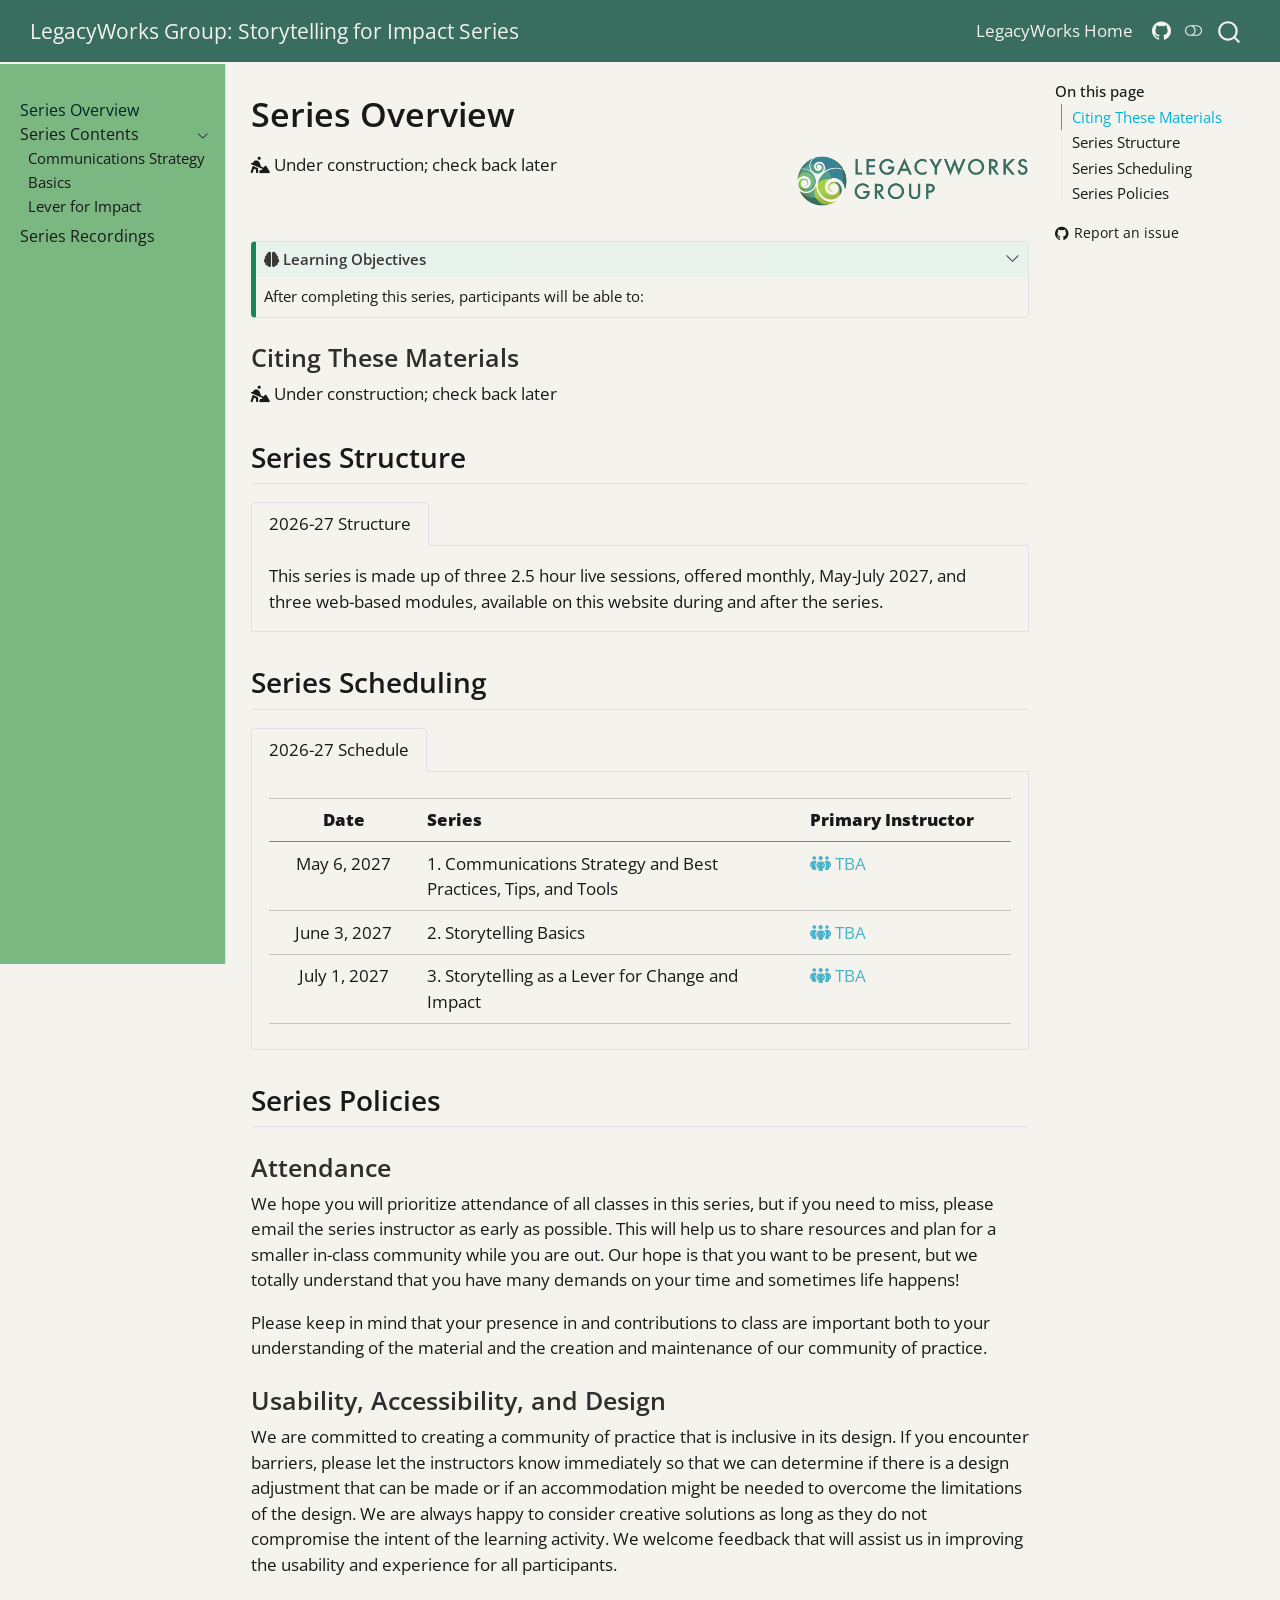
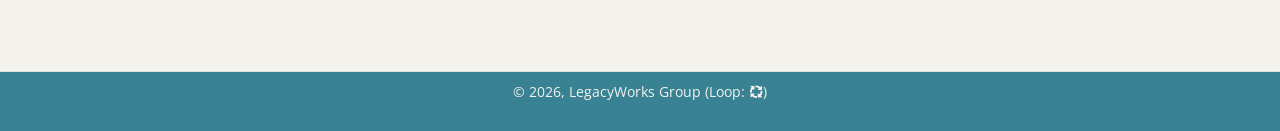
==== commit 511d1709: "Built site for gh-pages" ====
--- a/index.html
+++ b/index.html
@@ -328,6 +328,12 @@
 </li>
       </ul>
   </li>
+        <li class="sidebar-item">
+  <div class="sidebar-item-container"> 
+  <a href="./recordings.html" class="sidebar-item-text sidebar-link">
+ <span class="menu-text">Series Recordings</span></a>
+  </div>
+</li>
     </ul>
     </div>
 </nav>
@@ -339,9 +345,13 @@
    
   <ul>
   <li><a href="#citing-these-materials" id="toc-citing-these-materials" class="nav-link active" data-scroll-target="#citing-these-materials">Citing These Materials</a></li>
-  <li><a href="#course-structure" id="toc-course-structure" class="nav-link" data-scroll-target="#course-structure">Course Structure</a></li>
-  <li><a href="#course-scheduling" id="toc-course-scheduling" class="nav-link" data-scroll-target="#course-scheduling">Course Scheduling</a></li>
-  <li><a href="#course-policies" id="toc-course-policies" class="nav-link" data-scroll-target="#course-policies">Course Policies</a></li>
+  <li><a href="#series-structure" id="toc-series-structure" class="nav-link" data-scroll-target="#series-structure">Series Structure</a></li>
+  <li><a href="#series-scheduling" id="toc-series-scheduling" class="nav-link" data-scroll-target="#series-scheduling">Series Scheduling</a></li>
+  <li><a href="#series-policies" id="toc-series-policies" class="nav-link" data-scroll-target="#series-policies">Series Policies</a>
+  <ul class="collapse">
+  <li><a href="#attendance" id="toc-attendance" class="nav-link" data-scroll-target="#attendance">Attendance</a></li>
+  <li><a href="#usability-accessibility-and-design" id="toc-usability-accessibility-and-design" class="nav-link" data-scroll-target="#usability-accessibility-and-design">Usability, Accessibility, and Design</a></li>
+  </ul></li>
   </ul>
 <div class="toc-actions"><ul><li><a href="https://github.com/LegacyWorksGroup/storytelling/issues/new" class="toc-action"><i class="bi bi-github"></i>Report an issue</a></li></ul></div></nav>
     </div>
@@ -391,19 +401,19 @@
 <h3 class="anchored" data-anchor-id="citing-these-materials">Citing These Materials</h3>
 <p><i class="fa-solid fa-person-digging" aria-label="person-digging"></i> Under construction; check back later</p>
 </section>
-<section id="course-structure" class="level2">
-<h2 class="anchored" data-anchor-id="course-structure">Course Structure</h2>
+<section id="series-structure" class="level2">
+<h2 class="anchored" data-anchor-id="series-structure">Series Structure</h2>
 <div class="tabset-margin-container"></div><div class="panel-tabset">
 <ul class="nav nav-tabs" role="tablist"><li class="nav-item" role="presentation"><a class="nav-link active" id="tabset-1-1-tab" data-bs-toggle="tab" data-bs-target="#tabset-1-1" role="tab" aria-controls="tabset-1-1" aria-selected="true" href="">2026-27 Structure</a></li></ul>
 <div class="tab-content">
 <div id="tabset-1-1" class="tab-pane active" role="tabpanel" aria-labelledby="tabset-1-1-tab">
-<p><i class="fa-solid fa-person-digging" aria-label="person-digging"></i> Under construction; check back later</p>
+<p>This series is made up of three 2.5 hour live sessions, offered monthly, May-July 2027, and three web-based modules, available on this website during and after the series.</p>
 </div>
 </div>
 </div>
 </section>
-<section id="course-scheduling" class="level2">
-<h2 class="anchored" data-anchor-id="course-scheduling">Course Scheduling</h2>
+<section id="series-scheduling" class="level2">
+<h2 class="anchored" data-anchor-id="series-scheduling">Series Scheduling</h2>
 <div class="tabset-margin-container"></div><div class="panel-tabset">
 <ul class="nav nav-tabs" role="tablist"><li class="nav-item" role="presentation"><a class="nav-link active" id="tabset-2-1-tab" data-bs-toggle="tab" data-bs-target="#tabset-2-1" role="tab" aria-controls="tabset-2-1" aria-selected="true" href="">2026-27 Schedule</a></li></ul>
 <div class="tab-content">
@@ -443,11 +453,19 @@
 </div>
 </div>
 </section>
-<section id="course-policies" class="level2">
-<h2 class="anchored" data-anchor-id="course-policies">Course Policies</h2>
-<p><i class="fa-solid fa-person-digging" aria-label="person-digging"></i> Under construction; check back later</p>
-
-
+<section id="series-policies" class="level2">
+<h2 class="anchored" data-anchor-id="series-policies">Series Policies</h2>
+<section id="attendance" class="level3">
+<h3 class="anchored" data-anchor-id="attendance">Attendance</h3>
+<p>We hope you will prioritize attendance of all classes in this series, but if you need to miss, please email the series instructor as early as possible. This will help us to share resources and plan for a smaller in-class community while you are out. Our hope is that you want to be present, but we totally understand that you have many demands on your time and sometimes life happens!</p>
+<p>Please keep in mind that your presence in and contributions to class are important both to your understanding of the material and the creation and maintenance of our community of practice.</p>
+</section>
+<section id="usability-accessibility-and-design" class="level3">
+<h3 class="anchored" data-anchor-id="usability-accessibility-and-design">Usability, Accessibility, and Design</h3>
+<p>We are committed to creating a community of practice that is inclusive in its design. If you encounter barriers, please let the instructors know immediately so that we can determine if there is a design adjustment that can be made or if an accommodation might be needed to overcome the limitations of the design. We are always happy to consider creative solutions as long as they do not compromise the intent of the learning activity. We welcome feedback that will assist us in improving the usability and experience for all participants.</p>
+
+
+</section>
 </section>
 
 </main> <!-- /main -->
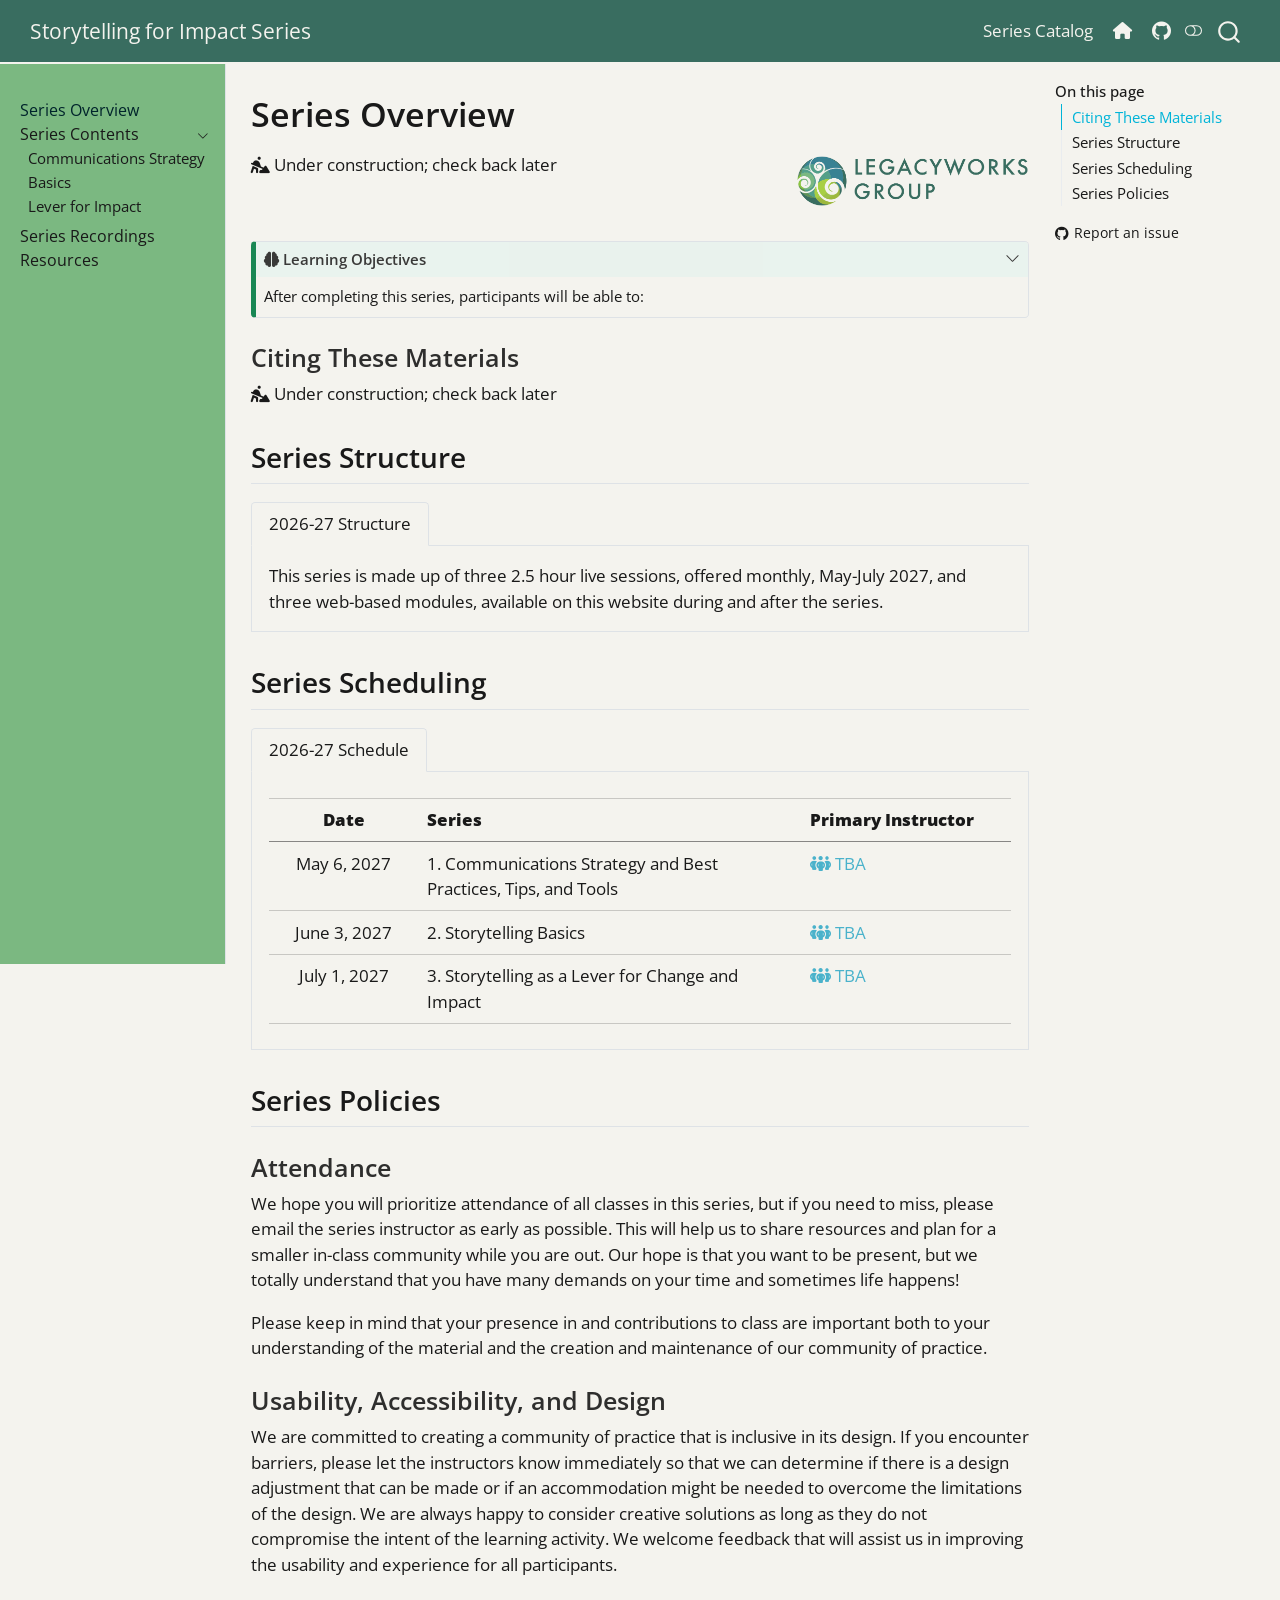
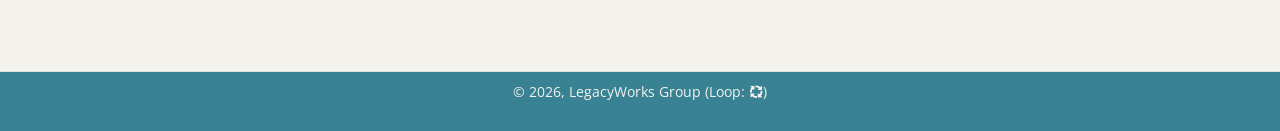
==== commit 32465601: "Built site for gh-pages" ====
--- a/index.html
+++ b/index.html
@@ -2,12 +2,12 @@
 <html xmlns="http://www.w3.org/1999/xhtml" lang="en" xml:lang="en"><head>
 
 <meta charset="utf-8">
-<meta name="generator" content="quarto-1.9.37">
+<meta name="generator" content="quarto-1.9.38">
 
 <meta name="viewport" content="width=device-width, initial-scale=1.0, user-scalable=yes">
 
 
-<title>Series Overview – LegacyWorks Group: Storytelling for Impact Series</title>
+<title>Series Overview – Storytelling for Impact Series</title>
 <style>
 /* Default styles provided by pandoc.
 ** See https://pandoc.org/MANUAL.html#variables-for-html for config info.
@@ -40,14 +40,14 @@
 <script src="site_libs/quarto-html/tippy.umd.min.js"></script>
 <script src="site_libs/quarto-html/anchor.min.js"></script>
 <link href="site_libs/quarto-html/tippy.css" rel="stylesheet">
-<link href="site_libs/quarto-html/quarto-syntax-highlighting-7f8f88aac4f3542376d5c11b86a4c14d.css" rel="stylesheet" class="quarto-color-scheme" id="quarto-text-highlighting-styles">
-<link href="site_libs/quarto-html/quarto-syntax-highlighting-dark-d0ae9245876894da5ac7e18953ecc5cc.css" rel="stylesheet" class="quarto-color-scheme quarto-color-alternate" id="quarto-text-highlighting-styles">
-<link href="site_libs/quarto-html/quarto-syntax-highlighting-7f8f88aac4f3542376d5c11b86a4c14d.css" rel="stylesheet" class="quarto-color-scheme-extra" id="quarto-text-highlighting-styles">
+<link href="site_libs/quarto-html/quarto-syntax-highlighting-15634bcf2e68342d4ad2dfa704d543f6.css" rel="stylesheet" class="quarto-color-scheme" id="quarto-text-highlighting-styles">
+<link href="site_libs/quarto-html/quarto-syntax-highlighting-dark-0a6b7249c26820e032cb0bd839ff02b1.css" rel="stylesheet" class="quarto-color-scheme quarto-color-alternate" id="quarto-text-highlighting-styles">
+<link href="site_libs/quarto-html/quarto-syntax-highlighting-15634bcf2e68342d4ad2dfa704d543f6.css" rel="stylesheet" class="quarto-color-scheme-extra" id="quarto-text-highlighting-styles">
 <script src="site_libs/bootstrap/bootstrap.min.js"></script>
 <link href="site_libs/bootstrap/bootstrap-icons.css" rel="stylesheet">
-<link href="site_libs/bootstrap/bootstrap-aa75b5fff053264d247d5de3bef123bc.min.css" rel="stylesheet" append-hash="true" class="quarto-color-scheme" id="quarto-bootstrap" data-mode="light">
-<link href="site_libs/bootstrap/bootstrap-dark-6b3c6a18ff8f90f090195053cba9c04e.min.css" rel="stylesheet" append-hash="true" class="quarto-color-scheme quarto-color-alternate" id="quarto-bootstrap" data-mode="dark">
-<link href="site_libs/bootstrap/bootstrap-aa75b5fff053264d247d5de3bef123bc.min.css" rel="stylesheet" append-hash="true" class="quarto-color-scheme-extra" id="quarto-bootstrap" data-mode="light">
+<link href="site_libs/bootstrap/bootstrap-1a13c2f7445dd019195fe4fd3f7ce2c0.min.css" rel="stylesheet" append-hash="true" class="quarto-color-scheme" id="quarto-bootstrap" data-mode="light">
+<link href="site_libs/bootstrap/bootstrap-dark-e08aa6084cd93c6cab8f1380269fe6ef.min.css" rel="stylesheet" append-hash="true" class="quarto-color-scheme quarto-color-alternate" id="quarto-bootstrap" data-mode="dark">
+<link href="site_libs/bootstrap/bootstrap-1a13c2f7445dd019195fe4fd3f7ce2c0.min.css" rel="stylesheet" append-hash="true" class="quarto-color-scheme-extra" id="quarto-bootstrap" data-mode="light">
 <link href="site_libs/quarto-contrib/fontawesome6-6.7.2/all.min.css" rel="stylesheet">
 <link href="site_libs/quarto-contrib/fontawesome6-6.7.2/latex-fontsize.css" rel="stylesheet">
 <script id="quarto-search-options" type="application/json">{
@@ -251,7 +251,7 @@
       <div class="navbar-container container-fluid">
       <div class="navbar-brand-container mx-auto">
     <a class="navbar-brand" href="./index.html">
-    <span class="navbar-title">LegacyWorks Group: Storytelling for Impact Series</span>
+    <span class="navbar-title">Storytelling for Impact Series</span>
     </a>
   </div>
             <div id="quarto-search" class="" title="Search"></div>
@@ -261,8 +261,12 @@
           <div class="collapse navbar-collapse" id="navbarCollapse">
             <ul class="navbar-nav navbar-nav-scroll ms-auto">
   <li class="nav-item">
+    <a class="nav-link" href="https://legacyworksgroup.github.io/learning-catalog/"> 
+<span class="menu-text">Series Catalog</span></a>
+  </li>  
+  <li class="nav-item">
     <a class="nav-link" href="https://legacyworksgroup.com/"> 
-<span class="menu-text">LegacyWorks Home</span></a>
+<span class="menu-text"><i class="fa-solid fa-house" aria-label="house"></i></span></a>
   </li>  
   <li class="nav-item compact">
     <a class="nav-link" href="https://github.com/LegacyWorksGroup/storytelling"> <i class="bi bi-github" role="img">
@@ -334,6 +338,12 @@
  <span class="menu-text">Series Recordings</span></a>
   </div>
 </li>
+        <li class="sidebar-item">
+  <div class="sidebar-item-container"> 
+  <a href="./resources.html" class="sidebar-item-text sidebar-link">
+ <span class="menu-text">Resources</span></a>
+  </div>
+</li>
     </ul>
     </div>
 </nav>
--- a/site_libs/quarto-html/quarto-syntax-highlighting-15634bcf2e68342d4ad2dfa704d543f6.css
+++ b/site_libs/quarto-html/quarto-syntax-highlighting-15634bcf2e68342d4ad2dfa704d543f6.css
@@ -0,0 +1,236 @@
+/* quarto syntax highlight colors */
+:root {
+  --quarto-hl-ot-color: #003B4F;
+  --quarto-hl-at-color: #657422;
+  --quarto-hl-ss-color: #20794D;
+  --quarto-hl-an-color: #5E5E5E;
+  --quarto-hl-fu-color: #4758AB;
+  --quarto-hl-st-color: #20794D;
+  --quarto-hl-cf-color: #003B4F;
+  --quarto-hl-op-color: #5E5E5E;
+  --quarto-hl-er-color: #AD0000;
+  --quarto-hl-bn-color: #AD0000;
+  --quarto-hl-al-color: #AD0000;
+  --quarto-hl-va-color: #111111;
+  --quarto-hl-bu-color: inherit;
+  --quarto-hl-ex-color: inherit;
+  --quarto-hl-pp-color: #AD0000;
+  --quarto-hl-in-color: #5E5E5E;
+  --quarto-hl-vs-color: #20794D;
+  --quarto-hl-wa-color: #5E5E5E;
+  --quarto-hl-do-color: #5E5E5E;
+  --quarto-hl-im-color: #00769E;
+  --quarto-hl-ch-color: #20794D;
+  --quarto-hl-dt-color: #AD0000;
+  --quarto-hl-fl-color: #AD0000;
+  --quarto-hl-co-color: #5E5E5E;
+  --quarto-hl-cv-color: #5E5E5E;
+  --quarto-hl-cn-color: #8f5902;
+  --quarto-hl-sc-color: #5E5E5E;
+  --quarto-hl-dv-color: #AD0000;
+  --quarto-hl-kw-color: #003B4F;
+}
+
+/* other quarto variables */
+:root {
+  --quarto-font-monospace: SFMono-Regular, Menlo, Monaco, Consolas, "Liberation Mono", "Courier New", monospace;
+}
+
+/* syntax highlight based on Pandoc's rules */
+pre > code.sourceCode > span {
+  color: #003B4F;
+}
+
+code.sourceCode > span {
+  color: #003B4F;
+}
+
+div.sourceCode,
+div.sourceCode pre.sourceCode {
+  color: #003B4F;
+}
+
+/* Normal */
+code span {
+  color: #003B4F;
+}
+
+/* Alert */
+code span.al {
+  color: #AD0000;
+  font-style: inherit;
+}
+
+/* Annotation */
+code span.an {
+  color: #5E5E5E;
+  font-style: inherit;
+}
+
+/* Attribute */
+code span.at {
+  color: #657422;
+  font-style: inherit;
+}
+
+/* BaseN */
+code span.bn {
+  color: #AD0000;
+  font-style: inherit;
+}
+
+/* BuiltIn */
+code span.bu {
+  font-style: inherit;
+}
+
+/* ControlFlow */
+code span.cf {
+  color: #003B4F;
+  font-weight: bold;
+  font-style: inherit;
+}
+
+/* Char */
+code span.ch {
+  color: #20794D;
+  font-style: inherit;
+}
+
+/* Constant */
+code span.cn {
+  color: #8f5902;
+  font-style: inherit;
+}
+
+/* Comment */
+code span.co {
+  color: #5E5E5E;
+  font-style: inherit;
+}
+
+/* CommentVar */
+code span.cv {
+  color: #5E5E5E;
+  font-style: italic;
+}
+
+/* Documentation */
+code span.do {
+  color: #5E5E5E;
+  font-style: italic;
+}
+
+/* DataType */
+code span.dt {
+  color: #AD0000;
+  font-style: inherit;
+}
+
+/* DecVal */
+code span.dv {
+  color: #AD0000;
+  font-style: inherit;
+}
+
+/* Error */
+code span.er {
+  color: #AD0000;
+  font-style: inherit;
+}
+
+/* Extension */
+code span.ex {
+  font-style: inherit;
+}
+
+/* Float */
+code span.fl {
+  color: #AD0000;
+  font-style: inherit;
+}
+
+/* Function */
+code span.fu {
+  color: #4758AB;
+  font-style: inherit;
+}
+
+/* Import */
+code span.im {
+  color: #00769E;
+  font-style: inherit;
+}
+
+/* Information */
+code span.in {
+  color: #5E5E5E;
+  font-style: inherit;
+}
+
+/* Keyword */
+code span.kw {
+  color: #003B4F;
+  font-weight: bold;
+  font-style: inherit;
+}
+
+/* Operator */
+code span.op {
+  color: #5E5E5E;
+  font-style: inherit;
+}
+
+/* Other */
+code span.ot {
+  color: #003B4F;
+  font-style: inherit;
+}
+
+/* Preprocessor */
+code span.pp {
+  color: #AD0000;
+  font-style: inherit;
+}
+
+/* SpecialChar */
+code span.sc {
+  color: #5E5E5E;
+  font-style: inherit;
+}
+
+/* SpecialString */
+code span.ss {
+  color: #20794D;
+  font-style: inherit;
+}
+
+/* String */
+code span.st {
+  color: #20794D;
+  font-style: inherit;
+}
+
+/* Variable */
+code span.va {
+  color: #111111;
+  font-style: inherit;
+}
+
+/* VerbatimString */
+code span.vs {
+  color: #20794D;
+  font-style: inherit;
+}
+
+/* Warning */
+code span.wa {
+  color: #5E5E5E;
+  font-style: italic;
+}
+
+.prevent-inlining {
+  content: "</";
+}
+
+/*# sourceMappingURL=f23921c56f73e400b49028c9186a1aa0.css.map */
--- a/site_libs/quarto-html/quarto-syntax-highlighting-dark-0a6b7249c26820e032cb0bd839ff02b1.css
+++ b/site_libs/quarto-html/quarto-syntax-highlighting-dark-0a6b7249c26820e032cb0bd839ff02b1.css
@@ -0,0 +1,219 @@
+/* quarto syntax highlight colors */
+:root {
+  --quarto-hl-al-color: #f07178;
+  --quarto-hl-an-color: #d4d0ab;
+  --quarto-hl-at-color: #00e0e0;
+  --quarto-hl-bn-color: #d4d0ab;
+  --quarto-hl-bu-color: #abe338;
+  --quarto-hl-ch-color: #abe338;
+  --quarto-hl-co-color: #f8f8f2;
+  --quarto-hl-cv-color: #ffd700;
+  --quarto-hl-cn-color: #ffd700;
+  --quarto-hl-cf-color: #ffa07a;
+  --quarto-hl-dt-color: #ffa07a;
+  --quarto-hl-dv-color: #d4d0ab;
+  --quarto-hl-do-color: #f8f8f2;
+  --quarto-hl-er-color: #f07178;
+  --quarto-hl-ex-color: #00e0e0;
+  --quarto-hl-fl-color: #d4d0ab;
+  --quarto-hl-fu-color: #ffa07a;
+  --quarto-hl-im-color: #abe338;
+  --quarto-hl-in-color: #d4d0ab;
+  --quarto-hl-kw-color: #ffa07a;
+  --quarto-hl-op-color: #ffa07a;
+  --quarto-hl-ot-color: #00e0e0;
+  --quarto-hl-pp-color: #dcc6e0;
+  --quarto-hl-re-color: #00e0e0;
+  --quarto-hl-sc-color: #abe338;
+  --quarto-hl-ss-color: #abe338;
+  --quarto-hl-st-color: #abe338;
+  --quarto-hl-va-color: #00e0e0;
+  --quarto-hl-vs-color: #abe338;
+  --quarto-hl-wa-color: #dcc6e0;
+}
+
+/* other quarto variables */
+:root {
+  --quarto-font-monospace: SFMono-Regular, Menlo, Monaco, Consolas, "Liberation Mono", "Courier New", monospace;
+}
+
+/* syntax highlight based on Pandoc's rules */
+pre > code.sourceCode > span {
+  color: #f8f8f2;
+}
+
+code.sourceCode > span {
+  color: #f8f8f2;
+}
+
+div.sourceCode,
+div.sourceCode pre.sourceCode {
+  color: #f8f8f2;
+}
+
+/* Normal */
+code span {
+  color: #f8f8f2;
+}
+
+/* Alert */
+code span.al {
+  color: #f07178;
+}
+
+/* Annotation */
+code span.an {
+  color: #d4d0ab;
+}
+
+/* Attribute */
+code span.at {
+  color: #00e0e0;
+}
+
+/* BaseN */
+code span.bn {
+  color: #d4d0ab;
+}
+
+/* BuiltIn */
+code span.bu {
+  color: #abe338;
+}
+
+/* ControlFlow */
+code span.cf {
+  font-weight: bold;
+  color: #ffa07a;
+}
+
+/* Char */
+code span.ch {
+  color: #abe338;
+}
+
+/* Constant */
+code span.cn {
+  color: #ffd700;
+}
+
+/* Comment */
+code span.co {
+  font-style: italic;
+  color: #f8f8f2;
+}
+
+/* CommentVar */
+code span.cv {
+  color: #ffd700;
+}
+
+/* Documentation */
+code span.do {
+  color: #f8f8f2;
+}
+
+/* DataType */
+code span.dt {
+  color: #ffa07a;
+}
+
+/* DecVal */
+code span.dv {
+  color: #d4d0ab;
+}
+
+/* Error */
+code span.er {
+  color: #f07178;
+  text-decoration: underline;
+}
+
+/* Extension */
+code span.ex {
+  font-weight: bold;
+  color: #00e0e0;
+}
+
+/* Float */
+code span.fl {
+  color: #d4d0ab;
+}
+
+/* Function */
+code span.fu {
+  color: #ffa07a;
+}
+
+/* Import */
+code span.im {
+  color: #abe338;
+}
+
+/* Information */
+code span.in {
+  color: #d4d0ab;
+}
+
+/* Keyword */
+code span.kw {
+  font-weight: bold;
+  color: #ffa07a;
+}
+
+/* Operator */
+code span.op {
+  color: #ffa07a;
+}
+
+/* Other */
+code span.ot {
+  color: #00e0e0;
+}
+
+/* Preprocessor */
+code span.pp {
+  color: #dcc6e0;
+}
+
+/* RegionMarker */
+code span.re {
+  background-color: #f8f8f2;
+  color: #00e0e0;
+}
+
+/* SpecialChar */
+code span.sc {
+  color: #abe338;
+}
+
+/* SpecialString */
+code span.ss {
+  color: #abe338;
+}
+
+/* String */
+code span.st {
+  color: #abe338;
+}
+
+/* Variable */
+code span.va {
+  color: #00e0e0;
+}
+
+/* VerbatimString */
+code span.vs {
+  color: #abe338;
+}
+
+/* Warning */
+code span.wa {
+  color: #dcc6e0;
+}
+
+.prevent-inlining {
+  content: "</";
+}
+
+/*# sourceMappingURL=175367c052bafc98bd680af3479823f0.css.map */
--- a/site_libs/quarto-html/quarto-syntax-highlighting-15634bcf2e68342d4ad2dfa704d543f6.css
+++ b/site_libs/quarto-html/quarto-syntax-highlighting-15634bcf2e68342d4ad2dfa704d543f6.css
@@ -0,0 +1,236 @@
+/* quarto syntax highlight colors */
+:root {
+  --quarto-hl-ot-color: #003B4F;
+  --quarto-hl-at-color: #657422;
+  --quarto-hl-ss-color: #20794D;
+  --quarto-hl-an-color: #5E5E5E;
+  --quarto-hl-fu-color: #4758AB;
+  --quarto-hl-st-color: #20794D;
+  --quarto-hl-cf-color: #003B4F;
+  --quarto-hl-op-color: #5E5E5E;
+  --quarto-hl-er-color: #AD0000;
+  --quarto-hl-bn-color: #AD0000;
+  --quarto-hl-al-color: #AD0000;
+  --quarto-hl-va-color: #111111;
+  --quarto-hl-bu-color: inherit;
+  --quarto-hl-ex-color: inherit;
+  --quarto-hl-pp-color: #AD0000;
+  --quarto-hl-in-color: #5E5E5E;
+  --quarto-hl-vs-color: #20794D;
+  --quarto-hl-wa-color: #5E5E5E;
+  --quarto-hl-do-color: #5E5E5E;
+  --quarto-hl-im-color: #00769E;
+  --quarto-hl-ch-color: #20794D;
+  --quarto-hl-dt-color: #AD0000;
+  --quarto-hl-fl-color: #AD0000;
+  --quarto-hl-co-color: #5E5E5E;
+  --quarto-hl-cv-color: #5E5E5E;
+  --quarto-hl-cn-color: #8f5902;
+  --quarto-hl-sc-color: #5E5E5E;
+  --quarto-hl-dv-color: #AD0000;
+  --quarto-hl-kw-color: #003B4F;
+}
+
+/* other quarto variables */
+:root {
+  --quarto-font-monospace: SFMono-Regular, Menlo, Monaco, Consolas, "Liberation Mono", "Courier New", monospace;
+}
+
+/* syntax highlight based on Pandoc's rules */
+pre > code.sourceCode > span {
+  color: #003B4F;
+}
+
+code.sourceCode > span {
+  color: #003B4F;
+}
+
+div.sourceCode,
+div.sourceCode pre.sourceCode {
+  color: #003B4F;
+}
+
+/* Normal */
+code span {
+  color: #003B4F;
+}
+
+/* Alert */
+code span.al {
+  color: #AD0000;
+  font-style: inherit;
+}
+
+/* Annotation */
+code span.an {
+  color: #5E5E5E;
+  font-style: inherit;
+}
+
+/* Attribute */
+code span.at {
+  color: #657422;
+  font-style: inherit;
+}
+
+/* BaseN */
+code span.bn {
+  color: #AD0000;
+  font-style: inherit;
+}
+
+/* BuiltIn */
+code span.bu {
+  font-style: inherit;
+}
+
+/* ControlFlow */
+code span.cf {
+  color: #003B4F;
+  font-weight: bold;
+  font-style: inherit;
+}
+
+/* Char */
+code span.ch {
+  color: #20794D;
+  font-style: inherit;
+}
+
+/* Constant */
+code span.cn {
+  color: #8f5902;
+  font-style: inherit;
+}
+
+/* Comment */
+code span.co {
+  color: #5E5E5E;
+  font-style: inherit;
+}
+
+/* CommentVar */
+code span.cv {
+  color: #5E5E5E;
+  font-style: italic;
+}
+
+/* Documentation */
+code span.do {
+  color: #5E5E5E;
+  font-style: italic;
+}
+
+/* DataType */
+code span.dt {
+  color: #AD0000;
+  font-style: inherit;
+}
+
+/* DecVal */
+code span.dv {
+  color: #AD0000;
+  font-style: inherit;
+}
+
+/* Error */
+code span.er {
+  color: #AD0000;
+  font-style: inherit;
+}
+
+/* Extension */
+code span.ex {
+  font-style: inherit;
+}
+
+/* Float */
+code span.fl {
+  color: #AD0000;
+  font-style: inherit;
+}
+
+/* Function */
+code span.fu {
+  color: #4758AB;
+  font-style: inherit;
+}
+
+/* Import */
+code span.im {
+  color: #00769E;
+  font-style: inherit;
+}
+
+/* Information */
+code span.in {
+  color: #5E5E5E;
+  font-style: inherit;
+}
+
+/* Keyword */
+code span.kw {
+  color: #003B4F;
+  font-weight: bold;
+  font-style: inherit;
+}
+
+/* Operator */
+code span.op {
+  color: #5E5E5E;
+  font-style: inherit;
+}
+
+/* Other */
+code span.ot {
+  color: #003B4F;
+  font-style: inherit;
+}
+
+/* Preprocessor */
+code span.pp {
+  color: #AD0000;
+  font-style: inherit;
+}
+
+/* SpecialChar */
+code span.sc {
+  color: #5E5E5E;
+  font-style: inherit;
+}
+
+/* SpecialString */
+code span.ss {
+  color: #20794D;
+  font-style: inherit;
+}
+
+/* String */
+code span.st {
+  color: #20794D;
+  font-style: inherit;
+}
+
+/* Variable */
+code span.va {
+  color: #111111;
+  font-style: inherit;
+}
+
+/* VerbatimString */
+code span.vs {
+  color: #20794D;
+  font-style: inherit;
+}
+
+/* Warning */
+code span.wa {
+  color: #5E5E5E;
+  font-style: italic;
+}
+
+.prevent-inlining {
+  content: "</";
+}
+
+/*# sourceMappingURL=f23921c56f73e400b49028c9186a1aa0.css.map */
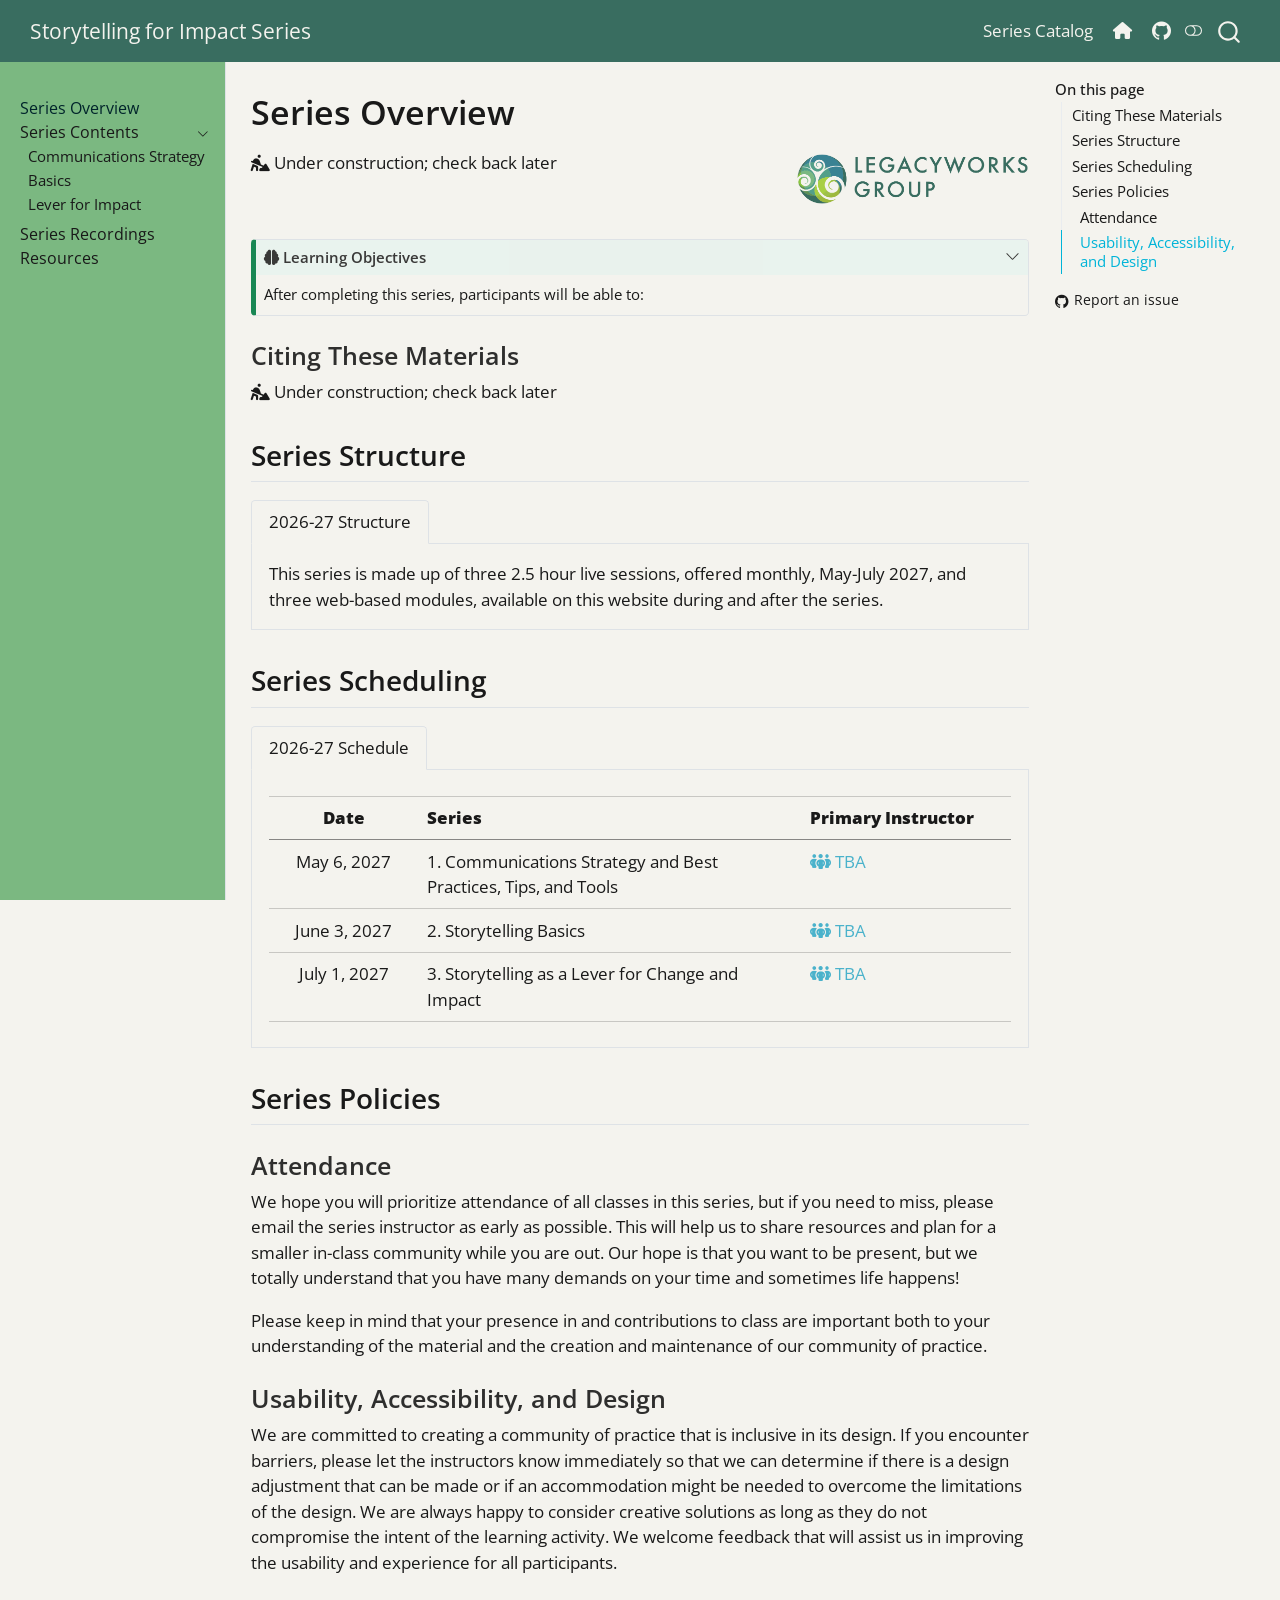
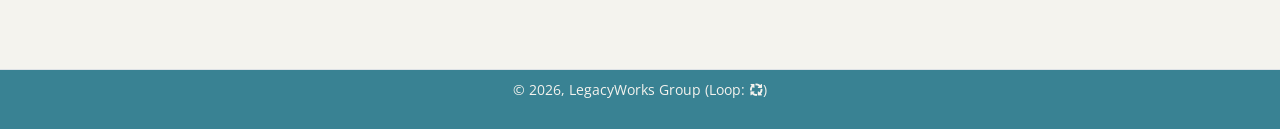
==== commit 6aa7a5a5: "Built site for gh-pages" ====
--- a/index.html
+++ b/index.html
@@ -2,7 +2,7 @@
 <html xmlns="http://www.w3.org/1999/xhtml" lang="en" xml:lang="en"><head>
 
 <meta charset="utf-8">
-<meta name="generator" content="quarto-1.9.38">
+<meta name="generator" content="quarto-1.11.9">
 
 <meta name="viewport" content="width=device-width, initial-scale=1.0, user-scalable=yes">
 
@@ -12,10 +12,13 @@
 /* Default styles provided by pandoc.
 ** See https://pandoc.org/MANUAL.html#variables-for-html for config info.
 */
-code{white-space: pre-wrap;}
 span.smallcaps{font-variant: small-caps;}
-div.columns{display: flex; gap: min(4vw, 1.5em);}
-div.column{flex: auto; overflow-x: auto;}
+div.columns{display: flex; gap: 1.5em;}
+div.column{flex: auto;}
+@media screen {
+div.columns{gap: min(4vw, 1.5em);}
+div.column{overflow-x: auto;}
+}
 div.hanging-indent{margin-left: 1.5em; text-indent: -1.5em;}
 ul.task-list{list-style: none;}
 ul.task-list li input[type="checkbox"] {
@@ -36,18 +39,19 @@
 <link href="./content/images/logo_lwg-circle.png" rel="icon" type="image/png">
 <script src="site_libs/quarto-html/quarto.js" type="module"></script>
 <script src="site_libs/quarto-html/tabsets/tabsets.js" type="module"></script>
+<script src="site_libs/quarto-html/scrollable-regions/scrollable-regions.js" type="module"></script>
 <script src="site_libs/quarto-html/popper.min.js"></script>
 <script src="site_libs/quarto-html/tippy.umd.min.js"></script>
 <script src="site_libs/quarto-html/anchor.min.js"></script>
 <link href="site_libs/quarto-html/tippy.css" rel="stylesheet">
-<link href="site_libs/quarto-html/quarto-syntax-highlighting-15634bcf2e68342d4ad2dfa704d543f6.css" rel="stylesheet" class="quarto-color-scheme" id="quarto-text-highlighting-styles">
-<link href="site_libs/quarto-html/quarto-syntax-highlighting-dark-0a6b7249c26820e032cb0bd839ff02b1.css" rel="stylesheet" class="quarto-color-scheme quarto-color-alternate" id="quarto-text-highlighting-styles">
-<link href="site_libs/quarto-html/quarto-syntax-highlighting-15634bcf2e68342d4ad2dfa704d543f6.css" rel="stylesheet" class="quarto-color-scheme-extra" id="quarto-text-highlighting-styles">
+<link href="site_libs/quarto-html/quarto-syntax-highlighting-63b5708e65d6cd79cd7618c58d0c21e7.css" rel="stylesheet" class="quarto-color-scheme" id="quarto-text-highlighting-styles">
+<link href="site_libs/quarto-html/quarto-syntax-highlighting-dark-447e42e69aaa9833c0ba1b986f430b20.css" rel="stylesheet" class="quarto-color-scheme quarto-color-alternate" id="quarto-text-highlighting-styles">
+<link href="site_libs/quarto-html/quarto-syntax-highlighting-63b5708e65d6cd79cd7618c58d0c21e7.css" rel="stylesheet" class="quarto-color-scheme-extra" id="quarto-text-highlighting-styles">
 <script src="site_libs/bootstrap/bootstrap.min.js"></script>
 <link href="site_libs/bootstrap/bootstrap-icons.css" rel="stylesheet">
-<link href="site_libs/bootstrap/bootstrap-1a13c2f7445dd019195fe4fd3f7ce2c0.min.css" rel="stylesheet" append-hash="true" class="quarto-color-scheme" id="quarto-bootstrap" data-mode="light">
-<link href="site_libs/bootstrap/bootstrap-dark-e08aa6084cd93c6cab8f1380269fe6ef.min.css" rel="stylesheet" append-hash="true" class="quarto-color-scheme quarto-color-alternate" id="quarto-bootstrap" data-mode="dark">
-<link href="site_libs/bootstrap/bootstrap-1a13c2f7445dd019195fe4fd3f7ce2c0.min.css" rel="stylesheet" append-hash="true" class="quarto-color-scheme-extra" id="quarto-bootstrap" data-mode="light">
+<link href="site_libs/bootstrap/bootstrap-cade0ff4818347d00405ae3540cc32ff.min.css" rel="stylesheet" append-hash="true" class="quarto-color-scheme" id="quarto-bootstrap" data-mode="light">
+<link href="site_libs/bootstrap/bootstrap-dark-697f1c5413bb51da2685c6d33f782958.min.css" rel="stylesheet" append-hash="true" class="quarto-color-scheme quarto-color-alternate" id="quarto-bootstrap" data-mode="dark">
+<link href="site_libs/bootstrap/bootstrap-cade0ff4818347d00405ae3540cc32ff.min.css" rel="stylesheet" append-hash="true" class="quarto-color-scheme-extra" id="quarto-bootstrap" data-mode="light">
 <link href="site_libs/quarto-contrib/fontawesome6-6.7.2/all.min.css" rel="stylesheet">
 <link href="site_libs/quarto-contrib/fontawesome6-6.7.2/latex-fontsize.css" rel="stylesheet">
 <script id="quarto-search-options" type="application/json">{
@@ -81,7 +85,7 @@
 
 </head>
 
-<body class="nav-sidebar docked nav-fixed quarto-light"><script id="quarto-html-before-body" type="application/javascript">
+<body class="nav-sidebar docked nav-fixed quarto-light"><a id="quarto-skip-link" class="visually-hidden-focusable" href="#quarto-document-content">Skip to main content</a><script id="quarto-html-before-body" type="application/javascript">
     const toggleBodyColorMode = (bsSheetEl) => {
       const mode = bsSheetEl.getAttribute("data-mode");
       const bodyEl = window.document.querySelector("body");
@@ -104,6 +108,7 @@
       for (let i=0; i < toggles.length; i++) {
         const toggle = toggles[i];
         if (toggle) {
+          toggle.setAttribute("aria-checked", alternate ? "true" : "false");
           if (alternate) {
             toggle.classList.add("alternate");
           } else {
@@ -133,13 +138,19 @@
       manageTransitions('#quarto-margin-sidebar .nav-link', true);
       // Switch the toggles
       setColorSchemeToggle(alternate)
-      // Hack to workaround the fact that safari doesn't
-      // properly recolor the scrollbar when toggling (#1455)
+    }
+    // Hack to workaround the fact that safari doesn't
+    // properly recolor the scrollbar when toggling (#1455).
+    // Not run on load: stylesheets are set before first paint there, and
+    // scrolling would undo the scroll to a URL fragment (#14973).
+    // The one pixel nudge keeps the reader where they were.
+    const refreshSafariScrollbar = () => {
       if (navigator.userAgent.indexOf('Safari') > 0 && navigator.userAgent.indexOf('Chrome') == -1) {
         manageTransitions("body", false);
-        window.scrollTo(0, 1);
+        const scrollY = window.scrollY;
+        window.scrollTo(0, scrollY > 0 ? scrollY - 1 : 1);
         setTimeout(() => {
-          window.scrollTo(0, 0);
+          window.scrollTo(0, scrollY);
           manageTransitions("body", true);
         }, 40);
       }
@@ -233,6 +244,7 @@
       // Read the current dark / light value
       let toAlternate = !hasAlternateSentinel();
       toggleColorMode(toAlternate);
+      refreshSafariScrollbar();
       setStyleSentinel(toAlternate);
       toggleGiscusIfUsed(toAlternate, darkModeDefault);
       window.dispatchEvent(new Event('resize'));
@@ -247,15 +259,14 @@
 
 <div id="quarto-search-results"></div>
   <header id="quarto-header" class="headroom fixed-top">
-    <nav class="navbar navbar-expand-lg " data-bs-theme="dark">
+    <nav class="navbar navbar-expand-lg " data-bs-theme="dark" aria-label="Site">
       <div class="navbar-container container-fluid">
       <div class="navbar-brand-container mx-auto">
     <a class="navbar-brand" href="./index.html">
     <span class="navbar-title">Storytelling for Impact Series</span>
     </a>
   </div>
-            <div id="quarto-search" class="" title="Search"></div>
-          <button class="navbar-toggler" type="button" data-bs-toggle="collapse" data-bs-target="#navbarCollapse" aria-controls="navbarCollapse" role="menu" aria-expanded="false" aria-label="Toggle navigation" onclick="if (window.quartoToggleHeadroom) { window.quartoToggleHeadroom(); }">
+          <button class="navbar-toggler" type="button" data-bs-toggle="collapse" data-bs-target="#navbarCollapse" aria-controls="navbarCollapse" aria-expanded="false" aria-label="Toggle navigation" onclick="if (window.quartoToggleHeadroom) { window.quartoToggleHeadroom(); }">
   <span class="navbar-toggler-icon"></span>
 </button>
           <div class="collapse navbar-collapse" id="navbarCollapse">
@@ -276,17 +287,18 @@
 </ul>
           </div> <!-- /navcollapse -->
             <div class="quarto-navbar-tools">
-  <a href="" class="quarto-color-scheme-toggle quarto-navigation-tool  px-1" onclick="window.quartoToggleColorScheme(); return false;" title="Toggle dark mode"><i class="bi"></i></a>
-</div>
+  <button type="button" role="switch" aria-checked="false" class="quarto-color-scheme-toggle quarto-navigation-tool  px-1" onclick="window.quartoToggleColorScheme(); return false;" title="Toggle dark mode" aria-label="Toggle dark mode"><i class="bi"></i></button>
+</div>
+            <div id="quarto-search" class="" title="Search"></div>
       </div> <!-- /container-fluid -->
     </nav>
-  <nav class="quarto-secondary-nav">
+  <nav class="quarto-secondary-nav" aria-label="Toolbar">
     <div class="container-fluid d-flex">
       <button type="button" class="quarto-btn-toggle btn" data-bs-toggle="collapse" role="button" data-bs-target=".quarto-sidebar-collapse-item" aria-controls="quarto-sidebar" aria-expanded="false" aria-label="Toggle sidebar navigation" onclick="if (window.quartoToggleHeadroom) { window.quartoToggleHeadroom(); }">
         <i class="bi bi-layout-text-sidebar-reverse"></i>
       </button>
-        <nav class="quarto-page-breadcrumbs" aria-label="breadcrumb"><ol class="breadcrumb"><li class="breadcrumb-item"><a href="./index.html">Series Overview</a></li></ol></nav>
-        <a class="flex-grow-1" role="navigation" data-bs-toggle="collapse" data-bs-target=".quarto-sidebar-collapse-item" aria-controls="quarto-sidebar" aria-expanded="false" aria-label="Toggle sidebar navigation" onclick="if (window.quartoToggleHeadroom) { window.quartoToggleHeadroom(); }">      
+        <nav class="quarto-page-breadcrumbs" aria-label="Breadcrumbs"><ol class="breadcrumb"><li class="breadcrumb-item"><a href="./index.html">Series Overview</a></li></ol></nav>
+        <a class="flex-grow-1" data-bs-toggle="collapse" data-bs-target=".quarto-sidebar-collapse-item" onclick="if (window.quartoToggleHeadroom) { window.quartoToggleHeadroom(); }">      
         </a>
     </div>
   </nav>
@@ -294,7 +306,7 @@
 <!-- content -->
 <div id="quarto-content" class="quarto-container page-columns page-rows-contents page-layout-article page-navbar">
 <!-- sidebar -->
-  <nav id="quarto-sidebar" class="sidebar collapse collapse-horizontal quarto-sidebar-collapse-item sidebar-navigation docked overflow-auto">
+  <nav id="quarto-sidebar" class="sidebar collapse collapse-horizontal quarto-sidebar-collapse-item sidebar-navigation docked overflow-auto" aria-label="Section">
     <div class="sidebar-menu-container"> 
     <ul class="list-unstyled mt-1">
         <li class="sidebar-item">
@@ -305,13 +317,10 @@
 </li>
         <li class="sidebar-item sidebar-item-section">
       <div class="sidebar-item-container"> 
-            <a class="sidebar-item-text sidebar-link text-start" data-bs-toggle="collapse" data-bs-target="#quarto-sidebar-section-1" role="navigation" aria-expanded="true">
- <span class="menu-text">Series Contents</span></a>
-          <a class="sidebar-item-toggle text-start" data-bs-toggle="collapse" data-bs-target="#quarto-sidebar-section-1" role="navigation" aria-expanded="true" aria-label="Toggle section">
-            <i class="bi bi-chevron-right ms-2"></i>
-          </a> 
+            <button type="button" class="sidebar-item-text sidebar-item-toggle sidebar-link text-start" data-bs-toggle="collapse" data-bs-target="#quarto-sidebar-section-1" aria-controls="quarto-sidebar-section-1" aria-expanded="true">
+ <span class="menu-text" id="quarto-sidebar-section-1-label">Series Contents</span><i class="bi bi-chevron-right" aria-hidden="true"></i></button>
       </div>
-      <ul id="quarto-sidebar-section-1" class="collapse list-unstyled sidebar-section depth1 show">  
+      <ul id="quarto-sidebar-section-1" aria-labelledby="quarto-sidebar-section-1-label" class="collapse list-unstyled sidebar-section depth1 show">  
           <li class="sidebar-item">
   <div class="sidebar-item-container"> 
   <a href="./content/strategy.html" class="sidebar-item-text sidebar-link">
@@ -350,7 +359,7 @@
 <div id="quarto-sidebar-glass" class="quarto-sidebar-collapse-item" data-bs-toggle="collapse" data-bs-target=".quarto-sidebar-collapse-item"></div>
 <!-- margin-sidebar -->
     <div id="quarto-margin-sidebar" class="sidebar margin-sidebar">
-        <nav id="TOC" role="doc-toc" class="toc-active">
+        <nav id="TOC" role="doc-toc" aria-labelledby="toc-title" class="toc-active">
     <h2 id="toc-title">On this page</h2>
    
   <ul>
@@ -366,7 +375,7 @@
 <div class="toc-actions"><ul><li><a href="https://github.com/LegacyWorksGroup/storytelling/issues/new" class="toc-action"><i class="bi bi-github"></i>Report an issue</a></li></ul></div></nav>
     </div>
 <!-- main -->
-<main class="content" id="quarto-document-content">
+<main class="content" id="quarto-document-content" tabindex="-1">
 
 
 <header id="title-block-header" class="quarto-title-block default">
@@ -388,6 +397,7 @@
 </header>
 
 
+<meta name="robots" content="noindex, nofollow">
 <p><img src="content/images/logo_lwg-long.png" alt="Logo for LegacyWorks Group" width="30%" align="right"></p>
 <p><i class="fa-solid fa-person-digging" aria-label="person-digging"></i> Under construction; check back later</p>
 <p><br></p>
@@ -483,15 +493,50 @@
   window.document.addEventListener("DOMContentLoaded", function (event) {
     // Ensure there is a toggle, if there isn't float one in the top right
     if (window.document.querySelector('.quarto-color-scheme-toggle') === null) {
-      const a = window.document.createElement('a');
-      a.classList.add('top-right');
-      a.classList.add('quarto-color-scheme-toggle');
-      a.href = "";
-      a.onclick = function() { try { window.quartoToggleColorScheme(); } catch {} return false; };
+      const toggle = window.document.createElement('button');
+      toggle.type = "button";
+      toggle.setAttribute("role", "switch");
+      toggle.setAttribute("aria-checked", "false");
+      toggle.classList.add('top-right');
+      toggle.classList.add('quarto-color-scheme-toggle');
+      toggle.setAttribute("aria-label", "Toggle dark mode");
+      toggle.onclick = function() { try { window.quartoToggleColorScheme(); } catch {} return false; };
       const i = window.document.createElement("i");
       i.classList.add('bi');
-      a.appendChild(i);
-      window.document.body.appendChild(a);
+      toggle.appendChild(i);
+      // Put the toggle in a landmark of its own, so that landmark navigation
+      // can reach it.
+      //
+      // The container is always a fresh direct child of body, and the toggle is
+      // never moved into page furniture that the theme or the author controls.
+      // The toggle is positioned against the page, so any ancestor that
+      // establishes a containing block captures it: a positioned element or a
+      // grid for position: absolute, and transform, filter, will-change or
+      // contain for position: fixed. A direct child of body has none of these
+      // to inherit, and the shift when one appears is silent and visual.
+      //
+      // ARIA says a document should have at most one banner, and axe reports a
+      // duplicate whether or not the banners carry distinct labels. So use a
+      // header when the page has no banner yet, and a named region otherwise.
+      //
+      // A header is a banner wherever it sits, unless it is inside sectioning
+      // content, so this cannot just look at the children of body: a custom
+      // page layout wraps the title block header in a plain div. An explicit
+      // role="banner" always counts.
+      const sectioning = 'article, aside, main, nav, section, [role="article"], [role="complementary"], [role="main"], [role="navigation"], [role="region"]';
+      const hasBanner = Array.from(
+        window.document.querySelectorAll('header:not([role]), [role="banner"]')
+      ).some(function(el) {
+        return el.hasAttribute("role") || el.closest(sectioning) === null;
+      });
+      const container = window.document.createElement(hasBanner ? "div" : "header");
+      if (hasBanner) {
+        container.setAttribute("role", "region");
+        container.setAttribute("aria-label", "Toggle dark mode");
+      }
+      container.classList.add('quarto-color-scheme-toggle-container');
+      container.appendChild(toggle);
+      window.document.body.appendChild(container);
     }
     setColorSchemeToggle(hasAlternateSentinel())
     const icon = "";
@@ -566,11 +611,30 @@
       var localhostRegex = new RegExp(/^(?:http|https):\/\/localhost\:?[0-9]*\//);
       var mailtoRegex = new RegExp(/^mailto:/);
         var filterRegex = new RegExp("https:\/\/LegacyWorksGroup\.github\.io\/storytelling\/");
+      const newWindowLabel = "(opens in a new tab)";
+      const newWindowNoteId = "quarto-ext-newwindow-label";
+      // Links reference one hidden label through aria-describedby, so the
+      // announcement never changes their accessible name.
+      var describeNewWindow = (link) => {
+        if (!window.document.getElementById(newWindowNoteId)) {
+          var newWindowNote = window.document.createElement("span");
+          newWindowNote.id = newWindowNoteId;
+          newWindowNote.hidden = true;
+          newWindowNote.textContent = newWindowLabel;
+          window.document.body.appendChild(newWindowNote);
+        }
+        var describedBy = (link.getAttribute("aria-describedby") || "").split(/\s+/).filter(Boolean);
+        if (!describedBy.includes(newWindowNoteId)) {
+          describedBy.push(newWindowNoteId);
+          link.setAttribute("aria-describedby", describedBy.join(" "));
+        }
+      }
       var isInternal = (href) => {
           return filterRegex.test(href) || localhostRegex.test(href) || mailtoRegex.test(href);
       }
       // Inspect non-navigation links and adorn them if external
-     var links = window.document.querySelectorAll('a[href]:not(.nav-link):not(.navbar-brand):not(.toc-action):not(.sidebar-link):not(.sidebar-item-toggle):not(.pagination-link):not(.no-external):not([aria-hidden]):not(.dropdown-item):not(.quarto-navigation-tool):not(.about-link)');
+      window.quartoDecorateExternalLinks = function (root) {
+     var links = (root || window.document).querySelectorAll('a[href]:not(.nav-link):not(.navbar-brand):not(.toc-action):not(.sidebar-link):not(.sidebar-item-toggle):not(.pagination-link):not(.no-external):not([aria-hidden]):not(.dropdown-item):not(.quarto-navigation-tool):not(.about-link)');
       for (var i=0; i<links.length; i++) {
         const link = links[i];
         if (!isInternal(link.href)) {
@@ -584,8 +648,70 @@
             if (link.getAttribute("rel") === null) {
               link.setAttribute("rel", "noopener");
             }
-        }
-      }
+            describeNewWindow(link);
+          if (!link.classList.contains('no-external-icon')) {
+          }
+        }
+      }
+      };
+      window.quartoDecorateExternalLinks(window.document);
+    // Esc closes the popup (WCAG 1.4.13) and focus leaving both trigger and
+    // popup closes it (WCAG 2.4.11); tippy handles neither for interactive popups.
+    const hideOnEscAndFocusOut = {
+      name: 'hideOnEscAndFocusOut',
+      defaultValue: true,
+      fn(instance) {
+        const dismiss = () => {
+          // A show scheduled by the trigger delay would otherwise reopen it
+          instance.clearDelayTimeouts();
+          instance.hide();
+        };
+        const onKeyDown = (event) => {
+          if (event.key !== 'Escape') {
+            return;
+          }
+          // Keep Esc from also reaching page handlers (e.g. reveal.js overview),
+          // except an open reveal.js slide menu, which Esc should close too.
+          // The menu handles keys only when its keyboard option is on.
+          const menuHandlesEsc = window.Reveal?.getPlugin?.('menu')?.isOpen() &&
+            window.Reveal.getConfig().menu?.keyboard !== false;
+          if (!menuHandlesEsc) {
+            event.stopPropagation();
+          }
+          if (instance.popper.contains(window.document.activeElement)) {
+            // Disabled while refocusing so the focus trigger does not reopen it
+            instance.disable();
+            instance.reference.focus();
+            instance.enable();
+          }
+          dismiss();
+        };
+        const onFocusOut = (event) => {
+          const target = event.relatedTarget;
+          if (target && !instance.reference.contains(target) &&
+              !instance.popper.contains(target)) {
+            dismiss();
+          }
+        };
+        // On the trigger too: a click trigger (code-annotations: select) has no
+        // blur handling. Attached for the instance's lifetime so leaving the
+        // trigger also cancels a show still pending on the trigger delay.
+        instance.reference.addEventListener('focusout', onFocusOut);
+        return {
+          onShow() {
+            window.document.addEventListener('keydown', onKeyDown, true);
+            instance.popper.addEventListener('focusout', onFocusOut);
+          },
+          onHide() {
+            window.document.removeEventListener('keydown', onKeyDown, true);
+            instance.popper.removeEventListener('focusout', onFocusOut);
+          },
+          onDestroy() {
+            instance.reference.removeEventListener('focusout', onFocusOut);
+          },
+        };
+      },
+    };
     function tippyHover(el, contentFn, onTriggerFn, onUntriggerFn) {
       const config = {
         allowHTML: true,
@@ -599,6 +725,7 @@
         interactiveBorder: 10,
         theme: 'quarto',
         placement: 'bottom-start',
+        plugins: [hideOnEscAndFocusOut],
       };
       if (contentFn) {
         config.content = contentFn;
@@ -761,44 +888,54 @@
           const lineIds = lines.map((line) => {
             return targetCell + "-" + line;
           })
-          let top = null;
-          let height = null;
-          let parent = null;
+          // Each band is positioned against its own containing block, which is
+          // not the offsetParent of the lines, so place it from client rects.
+          const placeBand = (band, firstEl, lastEl, codeBlock) => {
+            const container = band.offsetParent;
+            if (container === null) {
+              return;
+            }
+            const containerRect = container.getBoundingClientRect();
+            // Reveal.js scales slides with a transform, so convert client
+            // pixels back to the CSS pixels of the container.
+            const scale = containerRect.height / container.offsetHeight || 1;
+            const firstRect = firstEl.getBoundingClientRect();
+            const lastRect = lastEl.getBoundingClientRect();
+            const top = (firstRect.top - containerRect.top) / scale - container.clientTop + container.scrollTop;
+            const height = (lastRect.bottom - firstRect.top) / scale;
+            band.style.top = top - 2 + "px";
+            band.style.height = height + 4 + "px";
+            if (codeBlock) {
+              // Without the copy button wrapper, the containing block is wider
+              // than the code block, so span the code block explicitly.
+              const blockRect = codeBlock.getBoundingClientRect();
+              band.style.left = (blockRect.left - containerRect.left) / scale - container.clientLeft + container.scrollLeft + "px";
+              band.style.width = blockRect.width / scale + "px";
+            }
+          };
           if (lineIds.length > 0) {
-              //compute the position of the single el (top and bottom and make a div)
-              const el = window.document.getElementById(lineIds[0]);
-              top = el.offsetTop;
-              height = el.offsetHeight;
-              parent = el.parentElement.parentElement;
-            if (lineIds.length > 1) {
-              const lastEl = window.document.getElementById(lineIds[lineIds.length - 1]);
-              const bottom = lastEl.offsetTop + lastEl.offsetHeight;
-              height = bottom - top;
+            const el = window.document.getElementById(lineIds[0]);
+            const lastEl = window.document.getElementById(lineIds[lineIds.length - 1]);
+            const parent = el.parentElement.parentElement;
+            // cook up a div (if necessary) and position it
+            let div = window.document.getElementById("code-annotation-line-highlight");
+            if (div === null) {
+              div = window.document.createElement("div");
+              div.setAttribute("id", "code-annotation-line-highlight");
+              div.style.position = 'absolute';
+              parent.appendChild(div);
             }
-            if (top !== null && height !== null && parent !== null) {
-              // cook up a div (if necessary) and position it 
-              let div = window.document.getElementById("code-annotation-line-highlight");
-              if (div === null) {
-                div = window.document.createElement("div");
-                div.setAttribute("id", "code-annotation-line-highlight");
-                div.style.position = 'absolute';
-                parent.appendChild(div);
-              }
-              div.style.top = top - 2 + "px";
-              div.style.height = height + 4 + "px";
-              div.style.left = 0;
-              let gutterDiv = window.document.getElementById("code-annotation-line-highlight-gutter");
-              if (gutterDiv === null) {
-                gutterDiv = window.document.createElement("div");
-                gutterDiv.setAttribute("id", "code-annotation-line-highlight-gutter");
-                gutterDiv.style.position = 'absolute';
-                const codeCell = window.document.getElementById(targetCell);
-                const gutter = codeCell.querySelector('.code-annotation-gutter');
-                gutter.appendChild(gutterDiv);
-              }
-              gutterDiv.style.top = top - 2 + "px";
-              gutterDiv.style.height = height + 4 + "px";
+            placeBand(div, el, lastEl, parent.closest("div.sourceCode") || parent);
+            let gutterDiv = window.document.getElementById("code-annotation-line-highlight-gutter");
+            if (gutterDiv === null) {
+              gutterDiv = window.document.createElement("div");
+              gutterDiv.setAttribute("id", "code-annotation-line-highlight-gutter");
+              gutterDiv.style.position = 'absolute';
+              const codeCell = window.document.getElementById(targetCell);
+              const gutter = codeCell.querySelector('.code-annotation-gutter');
+              gutter.appendChild(gutterDiv);
             }
+            placeBand(gutterDiv, el, lastEl);
             selectedAnnoteEl = annoteEl;
           }
         };
@@ -897,6 +1034,9 @@
     }
   });
   </script>
+  <script type="application/javascript">
+  window.quartoScrollableRegionsLabels = {"code":"Scrollable code","output":"Scrollable output"};
+  </script>
 </div> <!-- /content -->
 <footer class="footer">
   <div class="nav-footer">
--- a/site_libs/quarto-html/quarto-syntax-highlighting-63b5708e65d6cd79cd7618c58d0c21e7.css
+++ b/site_libs/quarto-html/quarto-syntax-highlighting-63b5708e65d6cd79cd7618c58d0c21e7.css
@@ -0,0 +1,236 @@
+/* quarto syntax highlight colors */
+:root {
+  --quarto-hl-ot-color: #003B4F;
+  --quarto-hl-at-color: #657422;
+  --quarto-hl-ss-color: #20794D;
+  --quarto-hl-an-color: #5E5E5E;
+  --quarto-hl-fu-color: #4758AB;
+  --quarto-hl-st-color: #20794D;
+  --quarto-hl-cf-color: #003B4F;
+  --quarto-hl-op-color: #5E5E5E;
+  --quarto-hl-er-color: #AD0000;
+  --quarto-hl-bn-color: #AD0000;
+  --quarto-hl-al-color: #AD0000;
+  --quarto-hl-va-color: #111111;
+  --quarto-hl-bu-color: inherit;
+  --quarto-hl-ex-color: inherit;
+  --quarto-hl-pp-color: #AD0000;
+  --quarto-hl-in-color: #5E5E5E;
+  --quarto-hl-vs-color: #20794D;
+  --quarto-hl-wa-color: #5E5E5E;
+  --quarto-hl-do-color: #5E5E5E;
+  --quarto-hl-im-color: #00769E;
+  --quarto-hl-ch-color: #20794D;
+  --quarto-hl-dt-color: #AD0000;
+  --quarto-hl-fl-color: #AD0000;
+  --quarto-hl-co-color: #5E5E5E;
+  --quarto-hl-cv-color: #5E5E5E;
+  --quarto-hl-cn-color: #8f5902;
+  --quarto-hl-sc-color: #5E5E5E;
+  --quarto-hl-dv-color: #AD0000;
+  --quarto-hl-kw-color: #003B4F;
+}
+
+/* other quarto variables */
+:root {
+  --quarto-font-monospace: SFMono-Regular, Menlo, Monaco, Consolas, "Liberation Mono", "Courier New", monospace;
+}
+
+/* syntax highlight based on Pandoc's rules */
+pre > code.sourceCode > span {
+  color: #003B4F;
+}
+
+code.sourceCode > span {
+  color: #003B4F;
+}
+
+div.sourceCode,
+div.sourceCode pre.sourceCode {
+  color: #003B4F;
+}
+
+/* Normal */
+code span {
+  color: #003B4F;
+}
+
+/* Alert */
+code span.al {
+  color: #AD0000;
+  font-style: inherit;
+}
+
+/* Annotation */
+code span.an {
+  color: #5E5E5E;
+  font-style: inherit;
+}
+
+/* Attribute */
+code span.at {
+  color: #657422;
+  font-style: inherit;
+}
+
+/* BaseN */
+code span.bn {
+  color: #AD0000;
+  font-style: inherit;
+}
+
+/* BuiltIn */
+code span.bu {
+  font-style: inherit;
+}
+
+/* ControlFlow */
+code span.cf {
+  color: #003B4F;
+  font-weight: bold;
+  font-style: inherit;
+}
+
+/* Char */
+code span.ch {
+  color: #20794D;
+  font-style: inherit;
+}
+
+/* Constant */
+code span.cn {
+  color: #8f5902;
+  font-style: inherit;
+}
+
+/* Comment */
+code span.co {
+  color: #5E5E5E;
+  font-style: inherit;
+}
+
+/* CommentVar */
+code span.cv {
+  color: #5E5E5E;
+  font-style: italic;
+}
+
+/* Documentation */
+code span.do {
+  color: #5E5E5E;
+  font-style: italic;
+}
+
+/* DataType */
+code span.dt {
+  color: #AD0000;
+  font-style: inherit;
+}
+
+/* DecVal */
+code span.dv {
+  color: #AD0000;
+  font-style: inherit;
+}
+
+/* Error */
+code span.er {
+  color: #AD0000;
+  font-style: inherit;
+}
+
+/* Extension */
+code span.ex {
+  font-style: inherit;
+}
+
+/* Float */
+code span.fl {
+  color: #AD0000;
+  font-style: inherit;
+}
+
+/* Function */
+code span.fu {
+  color: #4758AB;
+  font-style: inherit;
+}
+
+/* Import */
+code span.im {
+  color: #00769E;
+  font-style: inherit;
+}
+
+/* Information */
+code span.in {
+  color: #5E5E5E;
+  font-style: inherit;
+}
+
+/* Keyword */
+code span.kw {
+  color: #003B4F;
+  font-weight: bold;
+  font-style: inherit;
+}
+
+/* Operator */
+code span.op {
+  color: #5E5E5E;
+  font-style: inherit;
+}
+
+/* Other */
+code span.ot {
+  color: #003B4F;
+  font-style: inherit;
+}
+
+/* Preprocessor */
+code span.pp {
+  color: #AD0000;
+  font-style: inherit;
+}
+
+/* SpecialChar */
+code span.sc {
+  color: #5E5E5E;
+  font-style: inherit;
+}
+
+/* SpecialString */
+code span.ss {
+  color: #20794D;
+  font-style: inherit;
+}
+
+/* String */
+code span.st {
+  color: #20794D;
+  font-style: inherit;
+}
+
+/* Variable */
+code span.va {
+  color: #111111;
+  font-style: inherit;
+}
+
+/* VerbatimString */
+code span.vs {
+  color: #20794D;
+  font-style: inherit;
+}
+
+/* Warning */
+code span.wa {
+  color: #5E5E5E;
+  font-style: italic;
+}
+
+.prevent-inlining {
+  content: "</";
+}
+
+/*# sourceMappingURL=054cc16b9e9817627be6994582d2ffb5.css.map */
--- a/site_libs/quarto-html/quarto-syntax-highlighting-dark-447e42e69aaa9833c0ba1b986f430b20.css
+++ b/site_libs/quarto-html/quarto-syntax-highlighting-dark-447e42e69aaa9833c0ba1b986f430b20.css
@@ -0,0 +1,219 @@
+/* quarto syntax highlight colors */
+:root {
+  --quarto-hl-al-color: #f07178;
+  --quarto-hl-an-color: #d4d0ab;
+  --quarto-hl-at-color: #00e0e0;
+  --quarto-hl-bn-color: #d4d0ab;
+  --quarto-hl-bu-color: #abe338;
+  --quarto-hl-ch-color: #abe338;
+  --quarto-hl-co-color: #f8f8f2;
+  --quarto-hl-cv-color: #ffd700;
+  --quarto-hl-cn-color: #ffd700;
+  --quarto-hl-cf-color: #ffa07a;
+  --quarto-hl-dt-color: #ffa07a;
+  --quarto-hl-dv-color: #d4d0ab;
+  --quarto-hl-do-color: #f8f8f2;
+  --quarto-hl-er-color: #f07178;
+  --quarto-hl-ex-color: #00e0e0;
+  --quarto-hl-fl-color: #d4d0ab;
+  --quarto-hl-fu-color: #ffa07a;
+  --quarto-hl-im-color: #abe338;
+  --quarto-hl-in-color: #d4d0ab;
+  --quarto-hl-kw-color: #ffa07a;
+  --quarto-hl-op-color: #ffa07a;
+  --quarto-hl-ot-color: #00e0e0;
+  --quarto-hl-pp-color: #dcc6e0;
+  --quarto-hl-re-color: #00e0e0;
+  --quarto-hl-sc-color: #abe338;
+  --quarto-hl-ss-color: #abe338;
+  --quarto-hl-st-color: #abe338;
+  --quarto-hl-va-color: #00e0e0;
+  --quarto-hl-vs-color: #abe338;
+  --quarto-hl-wa-color: #dcc6e0;
+}
+
+/* other quarto variables */
+:root {
+  --quarto-font-monospace: SFMono-Regular, Menlo, Monaco, Consolas, "Liberation Mono", "Courier New", monospace;
+}
+
+/* syntax highlight based on Pandoc's rules */
+pre > code.sourceCode > span {
+  color: #f8f8f2;
+}
+
+code.sourceCode > span {
+  color: #f8f8f2;
+}
+
+div.sourceCode,
+div.sourceCode pre.sourceCode {
+  color: #f8f8f2;
+}
+
+/* Normal */
+code span {
+  color: #f8f8f2;
+}
+
+/* Alert */
+code span.al {
+  color: #f07178;
+}
+
+/* Annotation */
+code span.an {
+  color: #d4d0ab;
+}
+
+/* Attribute */
+code span.at {
+  color: #00e0e0;
+}
+
+/* BaseN */
+code span.bn {
+  color: #d4d0ab;
+}
+
+/* BuiltIn */
+code span.bu {
+  color: #abe338;
+}
+
+/* ControlFlow */
+code span.cf {
+  font-weight: bold;
+  color: #ffa07a;
+}
+
+/* Char */
+code span.ch {
+  color: #abe338;
+}
+
+/* Constant */
+code span.cn {
+  color: #ffd700;
+}
+
+/* Comment */
+code span.co {
+  font-style: italic;
+  color: #f8f8f2;
+}
+
+/* CommentVar */
+code span.cv {
+  color: #ffd700;
+}
+
+/* Documentation */
+code span.do {
+  color: #f8f8f2;
+}
+
+/* DataType */
+code span.dt {
+  color: #ffa07a;
+}
+
+/* DecVal */
+code span.dv {
+  color: #d4d0ab;
+}
+
+/* Error */
+code span.er {
+  color: #f07178;
+  text-decoration: underline;
+}
+
+/* Extension */
+code span.ex {
+  font-weight: bold;
+  color: #00e0e0;
+}
+
+/* Float */
+code span.fl {
+  color: #d4d0ab;
+}
+
+/* Function */
+code span.fu {
+  color: #ffa07a;
+}
+
+/* Import */
+code span.im {
+  color: #abe338;
+}
+
+/* Information */
+code span.in {
+  color: #d4d0ab;
+}
+
+/* Keyword */
+code span.kw {
+  font-weight: bold;
+  color: #ffa07a;
+}
+
+/* Operator */
+code span.op {
+  color: #ffa07a;
+}
+
+/* Other */
+code span.ot {
+  color: #00e0e0;
+}
+
+/* Preprocessor */
+code span.pp {
+  color: #dcc6e0;
+}
+
+/* RegionMarker */
+code span.re {
+  background-color: #f8f8f2;
+  color: #00e0e0;
+}
+
+/* SpecialChar */
+code span.sc {
+  color: #abe338;
+}
+
+/* SpecialString */
+code span.ss {
+  color: #abe338;
+}
+
+/* String */
+code span.st {
+  color: #abe338;
+}
+
+/* Variable */
+code span.va {
+  color: #00e0e0;
+}
+
+/* VerbatimString */
+code span.vs {
+  color: #abe338;
+}
+
+/* Warning */
+code span.wa {
+  color: #dcc6e0;
+}
+
+.prevent-inlining {
+  content: "</";
+}
+
+/*# sourceMappingURL=be8e1111c2b710f7c3a4926ffa2967aa.css.map */
--- a/site_libs/quarto-html/quarto-syntax-highlighting-63b5708e65d6cd79cd7618c58d0c21e7.css
+++ b/site_libs/quarto-html/quarto-syntax-highlighting-63b5708e65d6cd79cd7618c58d0c21e7.css
@@ -0,0 +1,236 @@
+/* quarto syntax highlight colors */
+:root {
+  --quarto-hl-ot-color: #003B4F;
+  --quarto-hl-at-color: #657422;
+  --quarto-hl-ss-color: #20794D;
+  --quarto-hl-an-color: #5E5E5E;
+  --quarto-hl-fu-color: #4758AB;
+  --quarto-hl-st-color: #20794D;
+  --quarto-hl-cf-color: #003B4F;
+  --quarto-hl-op-color: #5E5E5E;
+  --quarto-hl-er-color: #AD0000;
+  --quarto-hl-bn-color: #AD0000;
+  --quarto-hl-al-color: #AD0000;
+  --quarto-hl-va-color: #111111;
+  --quarto-hl-bu-color: inherit;
+  --quarto-hl-ex-color: inherit;
+  --quarto-hl-pp-color: #AD0000;
+  --quarto-hl-in-color: #5E5E5E;
+  --quarto-hl-vs-color: #20794D;
+  --quarto-hl-wa-color: #5E5E5E;
+  --quarto-hl-do-color: #5E5E5E;
+  --quarto-hl-im-color: #00769E;
+  --quarto-hl-ch-color: #20794D;
+  --quarto-hl-dt-color: #AD0000;
+  --quarto-hl-fl-color: #AD0000;
+  --quarto-hl-co-color: #5E5E5E;
+  --quarto-hl-cv-color: #5E5E5E;
+  --quarto-hl-cn-color: #8f5902;
+  --quarto-hl-sc-color: #5E5E5E;
+  --quarto-hl-dv-color: #AD0000;
+  --quarto-hl-kw-color: #003B4F;
+}
+
+/* other quarto variables */
+:root {
+  --quarto-font-monospace: SFMono-Regular, Menlo, Monaco, Consolas, "Liberation Mono", "Courier New", monospace;
+}
+
+/* syntax highlight based on Pandoc's rules */
+pre > code.sourceCode > span {
+  color: #003B4F;
+}
+
+code.sourceCode > span {
+  color: #003B4F;
+}
+
+div.sourceCode,
+div.sourceCode pre.sourceCode {
+  color: #003B4F;
+}
+
+/* Normal */
+code span {
+  color: #003B4F;
+}
+
+/* Alert */
+code span.al {
+  color: #AD0000;
+  font-style: inherit;
+}
+
+/* Annotation */
+code span.an {
+  color: #5E5E5E;
+  font-style: inherit;
+}
+
+/* Attribute */
+code span.at {
+  color: #657422;
+  font-style: inherit;
+}
+
+/* BaseN */
+code span.bn {
+  color: #AD0000;
+  font-style: inherit;
+}
+
+/* BuiltIn */
+code span.bu {
+  font-style: inherit;
+}
+
+/* ControlFlow */
+code span.cf {
+  color: #003B4F;
+  font-weight: bold;
+  font-style: inherit;
+}
+
+/* Char */
+code span.ch {
+  color: #20794D;
+  font-style: inherit;
+}
+
+/* Constant */
+code span.cn {
+  color: #8f5902;
+  font-style: inherit;
+}
+
+/* Comment */
+code span.co {
+  color: #5E5E5E;
+  font-style: inherit;
+}
+
+/* CommentVar */
+code span.cv {
+  color: #5E5E5E;
+  font-style: italic;
+}
+
+/* Documentation */
+code span.do {
+  color: #5E5E5E;
+  font-style: italic;
+}
+
+/* DataType */
+code span.dt {
+  color: #AD0000;
+  font-style: inherit;
+}
+
+/* DecVal */
+code span.dv {
+  color: #AD0000;
+  font-style: inherit;
+}
+
+/* Error */
+code span.er {
+  color: #AD0000;
+  font-style: inherit;
+}
+
+/* Extension */
+code span.ex {
+  font-style: inherit;
+}
+
+/* Float */
+code span.fl {
+  color: #AD0000;
+  font-style: inherit;
+}
+
+/* Function */
+code span.fu {
+  color: #4758AB;
+  font-style: inherit;
+}
+
+/* Import */
+code span.im {
+  color: #00769E;
+  font-style: inherit;
+}
+
+/* Information */
+code span.in {
+  color: #5E5E5E;
+  font-style: inherit;
+}
+
+/* Keyword */
+code span.kw {
+  color: #003B4F;
+  font-weight: bold;
+  font-style: inherit;
+}
+
+/* Operator */
+code span.op {
+  color: #5E5E5E;
+  font-style: inherit;
+}
+
+/* Other */
+code span.ot {
+  color: #003B4F;
+  font-style: inherit;
+}
+
+/* Preprocessor */
+code span.pp {
+  color: #AD0000;
+  font-style: inherit;
+}
+
+/* SpecialChar */
+code span.sc {
+  color: #5E5E5E;
+  font-style: inherit;
+}
+
+/* SpecialString */
+code span.ss {
+  color: #20794D;
+  font-style: inherit;
+}
+
+/* String */
+code span.st {
+  color: #20794D;
+  font-style: inherit;
+}
+
+/* Variable */
+code span.va {
+  color: #111111;
+  font-style: inherit;
+}
+
+/* VerbatimString */
+code span.vs {
+  color: #20794D;
+  font-style: inherit;
+}
+
+/* Warning */
+code span.wa {
+  color: #5E5E5E;
+  font-style: italic;
+}
+
+.prevent-inlining {
+  content: "</";
+}
+
+/*# sourceMappingURL=054cc16b9e9817627be6994582d2ffb5.css.map */
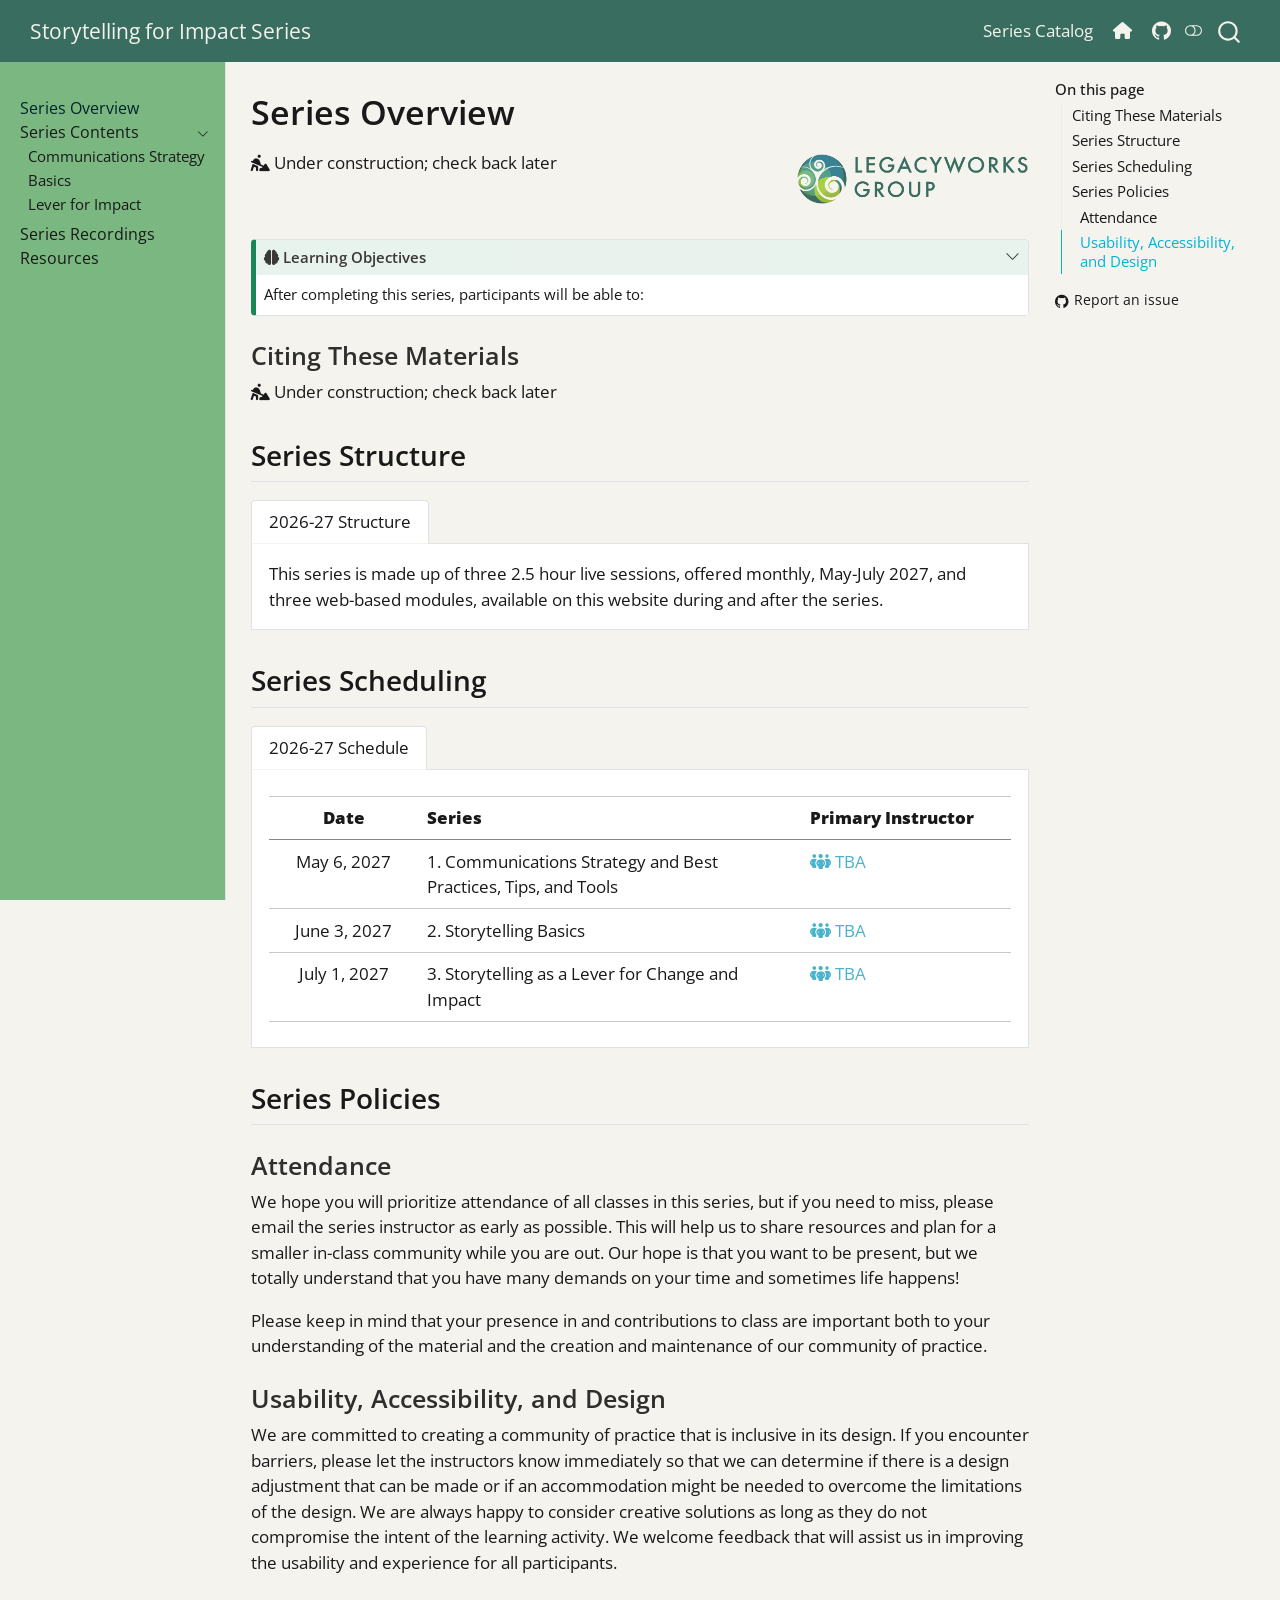
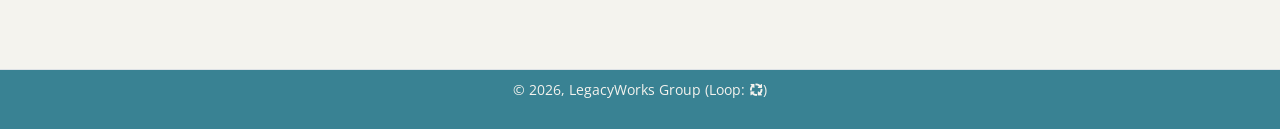
==== commit 86d2a9d0: "Built site for gh-pages" ====
--- a/index.html
+++ b/index.html
@@ -49,9 +49,9 @@
 <link href="site_libs/quarto-html/quarto-syntax-highlighting-63b5708e65d6cd79cd7618c58d0c21e7.css" rel="stylesheet" class="quarto-color-scheme-extra" id="quarto-text-highlighting-styles">
 <script src="site_libs/bootstrap/bootstrap.min.js"></script>
 <link href="site_libs/bootstrap/bootstrap-icons.css" rel="stylesheet">
-<link href="site_libs/bootstrap/bootstrap-cade0ff4818347d00405ae3540cc32ff.min.css" rel="stylesheet" append-hash="true" class="quarto-color-scheme" id="quarto-bootstrap" data-mode="light">
-<link href="site_libs/bootstrap/bootstrap-dark-697f1c5413bb51da2685c6d33f782958.min.css" rel="stylesheet" append-hash="true" class="quarto-color-scheme quarto-color-alternate" id="quarto-bootstrap" data-mode="dark">
-<link href="site_libs/bootstrap/bootstrap-cade0ff4818347d00405ae3540cc32ff.min.css" rel="stylesheet" append-hash="true" class="quarto-color-scheme-extra" id="quarto-bootstrap" data-mode="light">
+<link href="site_libs/bootstrap/bootstrap-1d739d9fcfeb0a7f2c486b8f8b1bd1b7.min.css" rel="stylesheet" append-hash="true" class="quarto-color-scheme" id="quarto-bootstrap" data-mode="light">
+<link href="site_libs/bootstrap/bootstrap-dark-ec382e0960f71761a32c3cb59a5feaea.min.css" rel="stylesheet" append-hash="true" class="quarto-color-scheme quarto-color-alternate" id="quarto-bootstrap" data-mode="dark">
+<link href="site_libs/bootstrap/bootstrap-1d739d9fcfeb0a7f2c486b8f8b1bd1b7.min.css" rel="stylesheet" append-hash="true" class="quarto-color-scheme-extra" id="quarto-bootstrap" data-mode="light">
 <link href="site_libs/quarto-contrib/fontawesome6-6.7.2/all.min.css" rel="stylesheet">
 <link href="site_libs/quarto-contrib/fontawesome6-6.7.2/latex-fontsize.css" rel="stylesheet">
 <script id="quarto-search-options" type="application/json">{
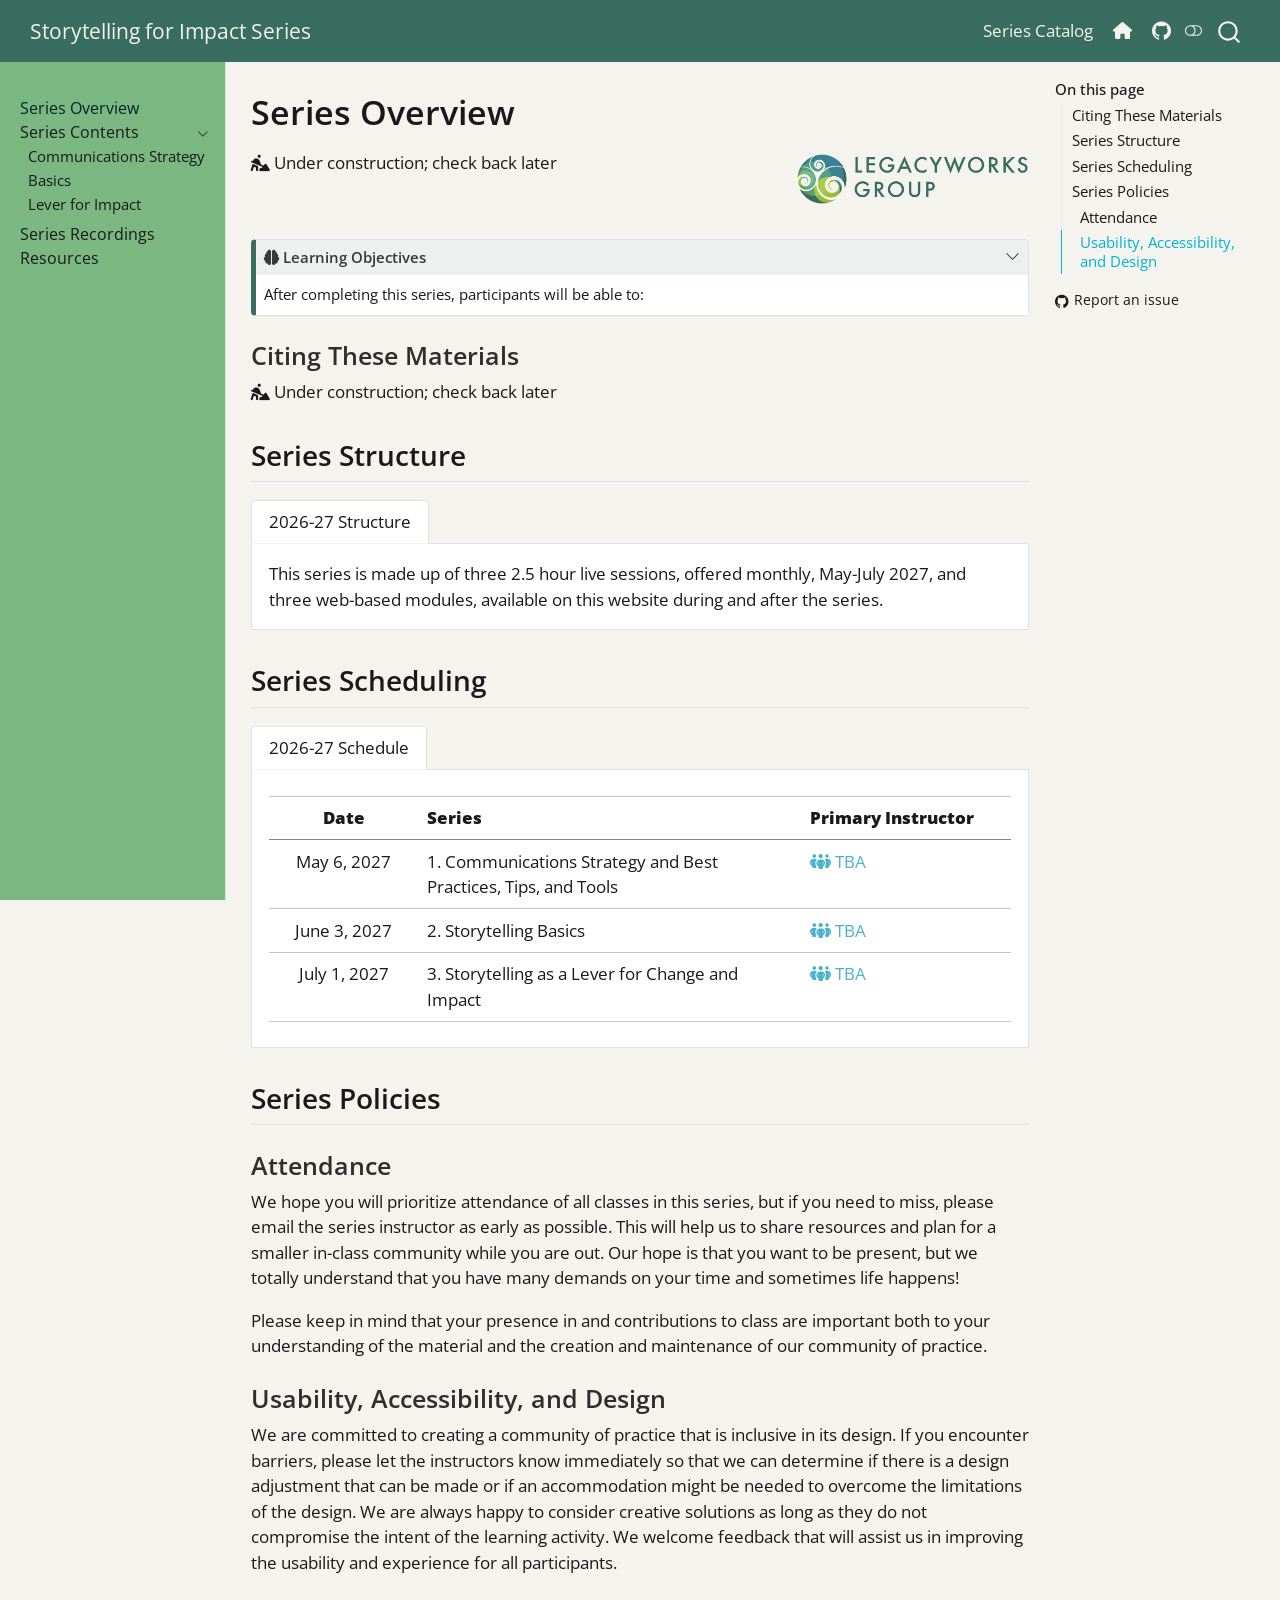
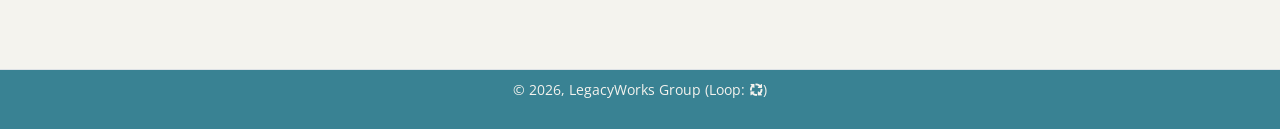
==== commit f1b6339f: "Built site for gh-pages" ====
--- a/index.html
+++ b/index.html
@@ -49,9 +49,9 @@
 <link href="site_libs/quarto-html/quarto-syntax-highlighting-63b5708e65d6cd79cd7618c58d0c21e7.css" rel="stylesheet" class="quarto-color-scheme-extra" id="quarto-text-highlighting-styles">
 <script src="site_libs/bootstrap/bootstrap.min.js"></script>
 <link href="site_libs/bootstrap/bootstrap-icons.css" rel="stylesheet">
-<link href="site_libs/bootstrap/bootstrap-1d739d9fcfeb0a7f2c486b8f8b1bd1b7.min.css" rel="stylesheet" append-hash="true" class="quarto-color-scheme" id="quarto-bootstrap" data-mode="light">
-<link href="site_libs/bootstrap/bootstrap-dark-ec382e0960f71761a32c3cb59a5feaea.min.css" rel="stylesheet" append-hash="true" class="quarto-color-scheme quarto-color-alternate" id="quarto-bootstrap" data-mode="dark">
-<link href="site_libs/bootstrap/bootstrap-1d739d9fcfeb0a7f2c486b8f8b1bd1b7.min.css" rel="stylesheet" append-hash="true" class="quarto-color-scheme-extra" id="quarto-bootstrap" data-mode="light">
+<link href="site_libs/bootstrap/bootstrap-e98da9be81661ecb6ac984ca3b5b6dd8.min.css" rel="stylesheet" append-hash="true" class="quarto-color-scheme" id="quarto-bootstrap" data-mode="light">
+<link href="site_libs/bootstrap/bootstrap-dark-90762f6b8fdf0c4e20819e556e25b376.min.css" rel="stylesheet" append-hash="true" class="quarto-color-scheme quarto-color-alternate" id="quarto-bootstrap" data-mode="dark">
+<link href="site_libs/bootstrap/bootstrap-e98da9be81661ecb6ac984ca3b5b6dd8.min.css" rel="stylesheet" append-hash="true" class="quarto-color-scheme-extra" id="quarto-bootstrap" data-mode="light">
 <link href="site_libs/quarto-contrib/fontawesome6-6.7.2/all.min.css" rel="stylesheet">
 <link href="site_libs/quarto-contrib/fontawesome6-6.7.2/latex-fontsize.css" rel="stylesheet">
 <script id="quarto-search-options" type="application/json">{
